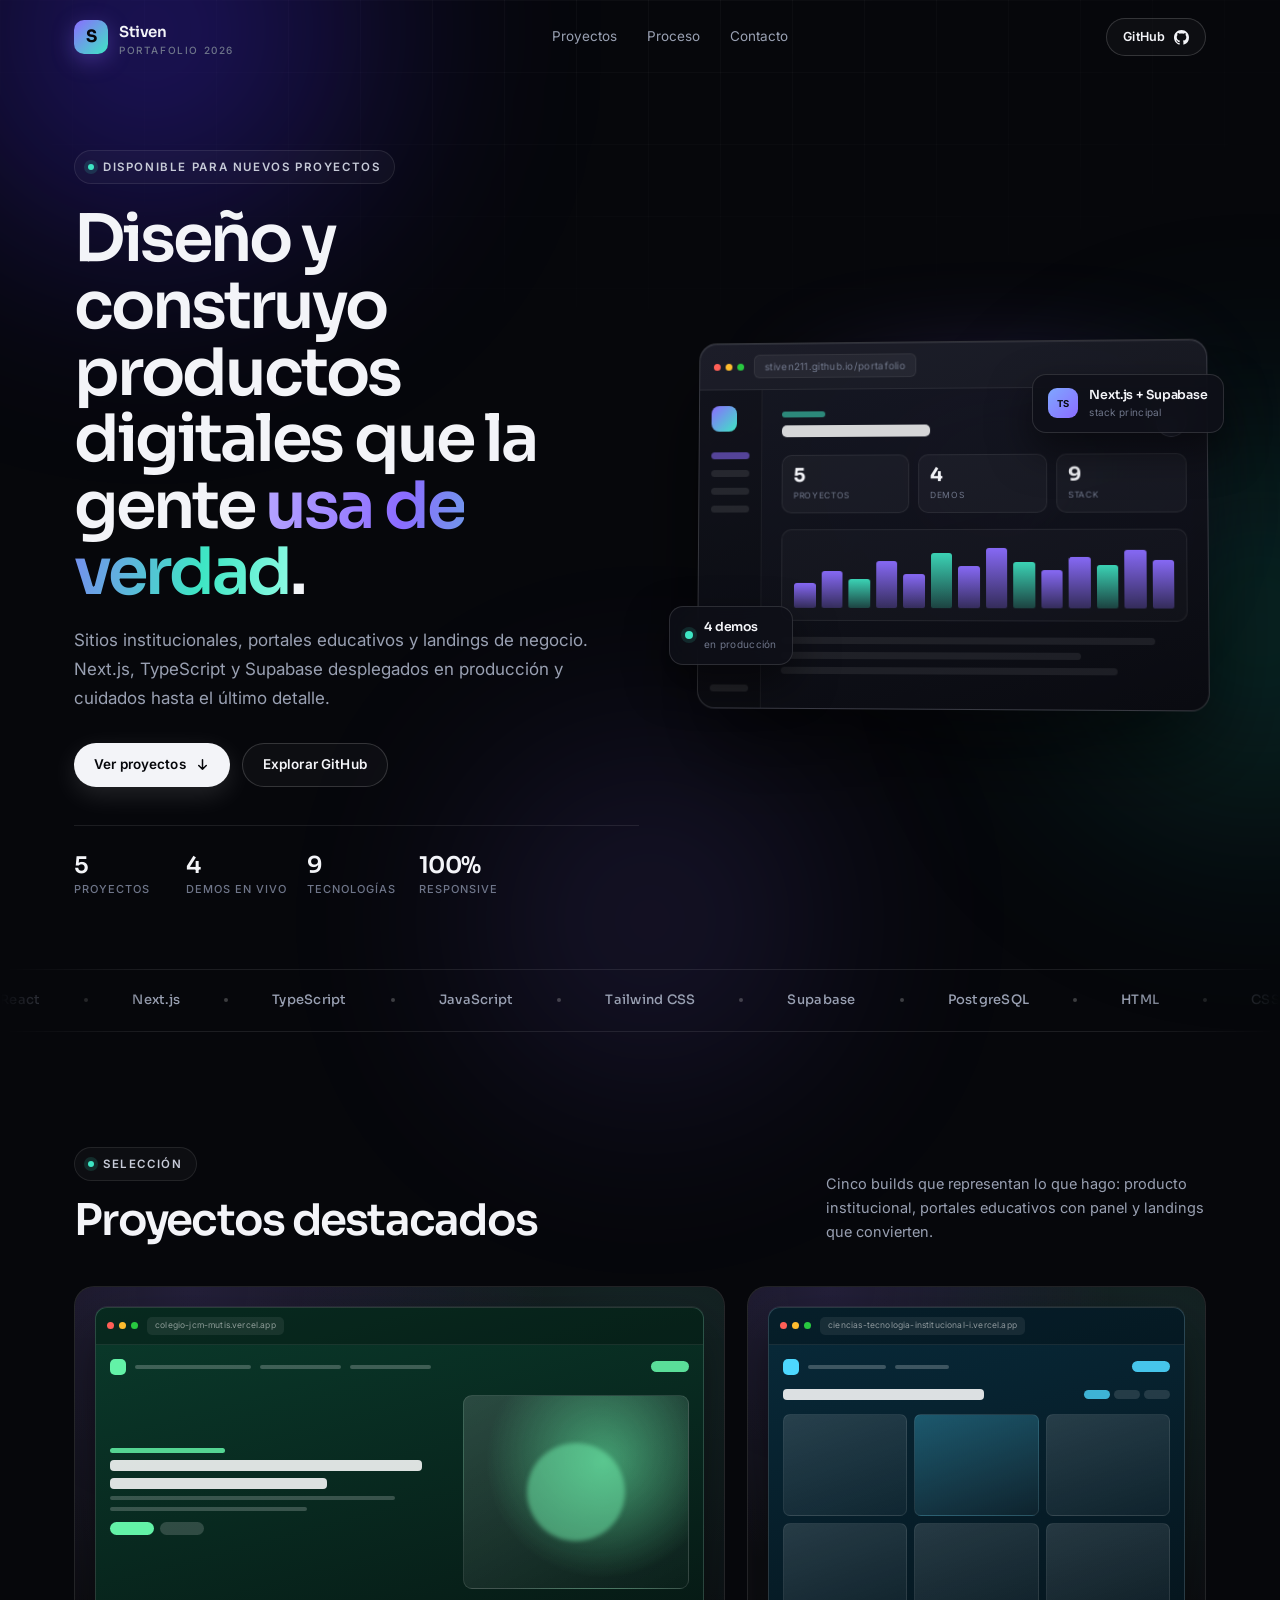
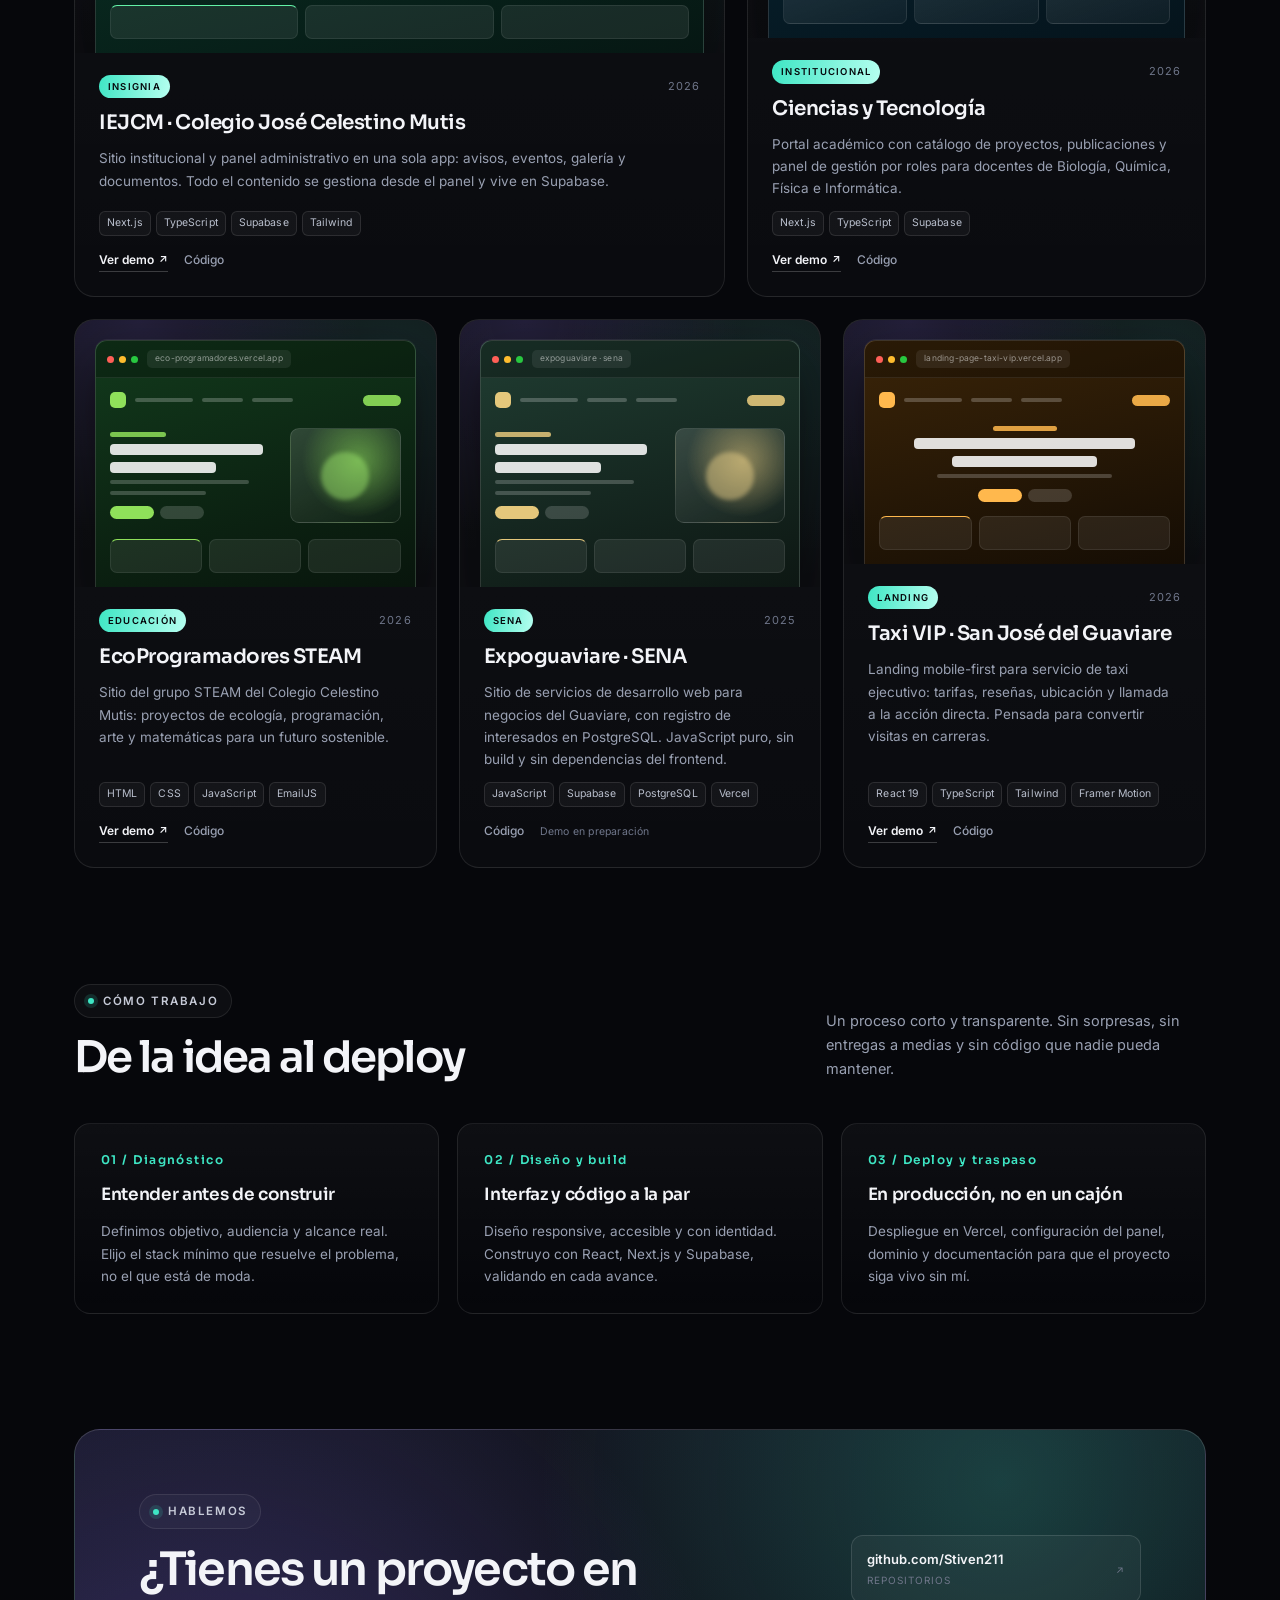
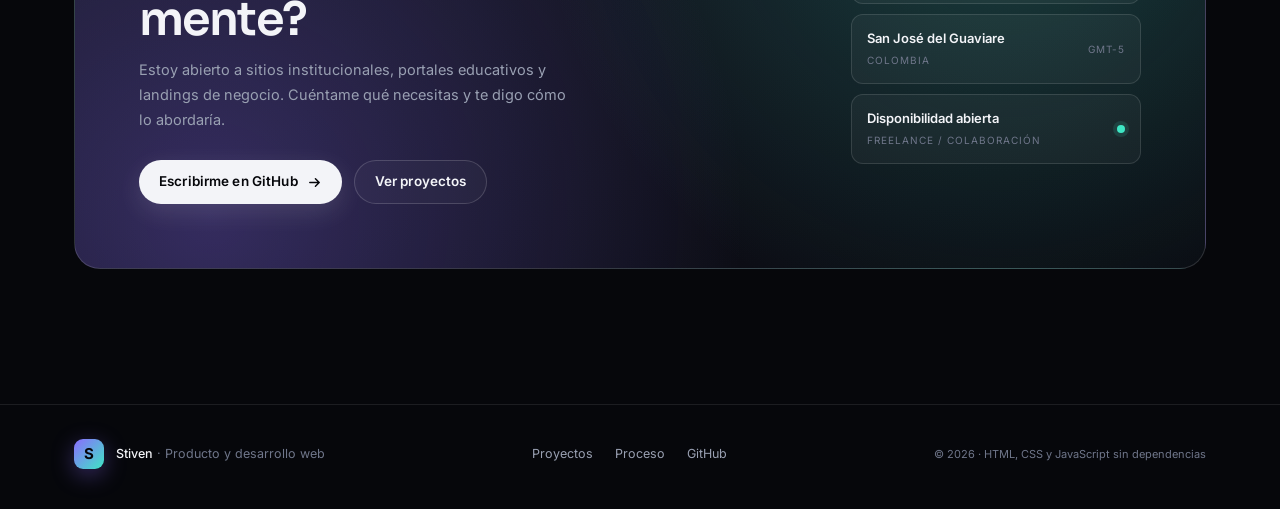
==== index.html @ 92761056 "feat: landing de portafolio con cinco proyectos" ====
<!DOCTYPE html>
<html lang="es">
<head>
<meta charset="UTF-8">
<meta name="viewport" content="width=device-width, initial-scale=1.0">
<title>Stiven · Portafolio de producto y desarrollo web</title>
<meta name="description" content="Portafolio de Stiven: sitios institucionales, portales educativos y landings de negocio. Next.js, TypeScript y Supabase en producción.">
<link rel="icon" href="data:image/svg+xml,%3Csvg xmlns='http://www.w3.org/2000/svg' viewBox='0 0 64 64'%3E%3Cdefs%3E%3ClinearGradient id='g' x1='0' y1='0' x2='1' y2='1'%3E%3Cstop offset='0' stop-color='%238b6cff'/%3E%3Cstop offset='1' stop-color='%233ee6c4'/%3E%3C/linearGradient%3E%3C/defs%3E%3Crect width='64' height='64' rx='16' fill='url(%23g)'/%3E%3Ctext x='32' y='44' font-family='Arial' font-size='36' font-weight='700' fill='%2306070b' text-anchor='middle'%3ES%3C/text%3E%3C/svg%3E">
<link rel="preconnect" href="https://fonts.googleapis.com">
<link rel="preconnect" href="https://fonts.gstatic.com" crossorigin>
<link href="https://fonts.googleapis.com/css2?family=Inter:wght@400;500;600&family=Sora:wght@500;600;700&display=swap" rel="stylesheet">
<style>
:root{
  --ink:#06070b;
  --card:rgba(255,255,255,.035);
  --line:rgba(255,255,255,.09);
  --line-2:rgba(255,255,255,.16);
  --text:#f3f4f8;
  --muted:#99a0b2;
  --muted-2:#6f768a;
  --violet:#8b6cff;
  --mint:#3ee6c4;
  --font-d:"Sora",-apple-system,"Segoe UI",sans-serif;
  --font-b:"Inter",-apple-system,"Segoe UI",sans-serif;
  --r:20px;
  --max:1180px;
}
*{margin:0;padding:0;box-sizing:border-box}
html{scroll-behavior:smooth;-webkit-text-size-adjust:100%}
body{
  font-family:var(--font-b);
  background:var(--ink);
  color:var(--text);
  line-height:1.6;
  overflow-x:hidden;
  -webkit-font-smoothing:antialiased;
}
body::before{
  content:"";
  position:fixed;
  inset:0;
  background-image:
    linear-gradient(rgba(255,255,255,.032) 1px,transparent 1px),
    linear-gradient(90deg,rgba(255,255,255,.032) 1px,transparent 1px);
  background-size:72px 72px;
  -webkit-mask-image:radial-gradient(ellipse 90% 65% at 50% -5%,#000 10%,transparent 72%);
  mask-image:radial-gradient(ellipse 90% 65% at 50% -5%,#000 10%,transparent 72%);
  pointer-events:none;
  z-index:0;
}
.orb{
  position:fixed;
  border-radius:50%;
  filter:blur(110px);
  opacity:.5;
  pointer-events:none;
  z-index:0;
}
.orb-a{width:620px;height:620px;top:-280px;left:-160px;background:radial-gradient(circle,#4b2cff,transparent 68%)}
.orb-b{width:560px;height:560px;top:38%;right:-260px;background:radial-gradient(circle,#0f8f7a,transparent 68%);opacity:.38}
.orb-c{width:480px;height:480px;bottom:-260px;left:32%;background:radial-gradient(circle,#8b6cff,transparent 70%);opacity:.22}
main,header,footer{position:relative;z-index:1}
a{color:inherit;text-decoration:none}
img,svg{display:block}
button{font:inherit;color:inherit;background:none;border:0;cursor:pointer}
::selection{background:var(--violet);color:#fff}
:focus-visible{outline:2px solid var(--mint);outline-offset:3px;border-radius:6px}
.wrap{width:100%;max-width:var(--max);margin:0 auto;padding:0 24px}

.site-header{
  position:fixed;
  top:0;left:0;right:0;
  z-index:50;
  transition:background .35s ease,border-color .35s ease,backdrop-filter .35s ease;
  border-bottom:1px solid transparent;
}
.site-header.scrolled{
  background:rgba(6,7,11,.74);
  -webkit-backdrop-filter:blur(18px);
  backdrop-filter:blur(18px);
  border-bottom-color:var(--line);
}
.header-inner{
  display:flex;
  align-items:center;
  justify-content:space-between;
  height:74px;
  gap:24px;
}
.brand{display:flex;align-items:center;gap:11px;font-family:var(--font-d);font-weight:600;letter-spacing:-.01em}
.brand-mark{
  width:34px;height:34px;
  display:grid;place-items:center;
  border-radius:10px;
  background:linear-gradient(135deg,var(--violet),var(--mint));
  color:#06070b;
  font-size:17px;
  font-weight:700;
  box-shadow:0 6px 22px rgba(139,108,255,.35);
}
.brand small{display:block;font-family:var(--font-b);font-size:10px;letter-spacing:.16em;text-transform:uppercase;color:var(--muted-2);font-weight:500;line-height:1}
.brand strong{font-size:15px;line-height:1.35;font-weight:600}
.nav{display:flex;align-items:center;gap:30px;font-size:13.5px;color:var(--muted)}
.nav a{position:relative;transition:color .2s ease}
.nav a::after{content:"";position:absolute;left:0;bottom:-6px;width:0;height:1px;background:var(--mint);transition:width .25s ease}
.nav a:hover{color:var(--text)}
.nav a:hover::after{width:100%}
.btn{
  display:inline-flex;align-items:center;justify-content:center;gap:9px;
  height:44px;padding:0 20px;
  border-radius:999px;
  font-size:13.5px;font-weight:600;
  letter-spacing:.01em;
  white-space:nowrap;
  transition:transform .2s ease,background .2s ease,border-color .2s ease,box-shadow .2s ease;
}
.btn svg{width:15px;height:15px}
.btn-primary{background:var(--text);color:#06070b;box-shadow:0 8px 26px rgba(255,255,255,.12)}
.btn-primary:hover{transform:translateY(-2px);background:#fff;box-shadow:0 12px 34px rgba(255,255,255,.2)}
.btn-ghost{border:1px solid var(--line-2);background:rgba(255,255,255,.03);color:var(--text)}
.btn-ghost:hover{transform:translateY(-2px);border-color:rgba(255,255,255,.32);background:rgba(255,255,255,.07)}
.btn-sm{height:38px;padding:0 16px;font-size:12.5px}
.header-cta{display:inline-flex}

.hero{padding:150px 0 70px;position:relative}
.hero-grid{display:grid;grid-template-columns:1.05fr .95fr;gap:56px;align-items:center}
.eyebrow{
  display:inline-flex;align-items:center;gap:9px;
  font-size:11.5px;font-weight:600;letter-spacing:.14em;text-transform:uppercase;
  color:#c7cbd8;
  border:1px solid var(--line);
  background:rgba(255,255,255,.03);
  border-radius:999px;
  padding:7px 13px;
}
.eyebrow .dot{width:6px;height:6px;border-radius:50%;background:var(--mint);box-shadow:0 0 0 4px rgba(62,230,196,.14);animation:pulse-dot 2.6s ease-out infinite}
@keyframes pulse-dot{0%{box-shadow:0 0 0 0 rgba(62,230,196,.35)}70%{box-shadow:0 0 0 7px rgba(62,230,196,0)}100%{box-shadow:0 0 0 0 rgba(62,230,196,0)}}
.hero h1{
  font-family:var(--font-d);
  font-size:clamp(2.55rem,5.1vw,4.5rem);
  line-height:1.02;
  letter-spacing:-.045em;
  font-weight:600;
  margin:22px 0 20px;
}
.grad{
  background:linear-gradient(100deg,#b7a6ff 0%,#8b6cff 34%,#3ee6c4 78%,#8ffbe4 100%);
  -webkit-background-clip:text;
  background-clip:text;
  color:transparent;
}
.hero-lead{font-size:clamp(15px,1.35vw,17px);color:var(--muted);max-width:520px;line-height:1.7}
.hero-actions{display:flex;flex-wrap:wrap;gap:12px;margin-top:30px}
.hero-meta{
  display:flex;flex-wrap:wrap;gap:20px;
  margin-top:38px;padding-top:26px;
  border-top:1px solid var(--line);
}
.hero-meta div{display:flex;flex-direction:column;gap:2px;min-width:92px}
.hero-meta b{font-family:var(--font-d);font-size:23px;font-weight:600;letter-spacing:-.02em;line-height:1.2}
.hero-meta span{font-size:11px;letter-spacing:.09em;text-transform:uppercase;color:var(--muted-2);font-weight:500}

.hero-visual{position:relative;perspective:1200px}
.glow{position:absolute;inset:8% 4%;background:radial-gradient(circle at 60% 30%,rgba(139,108,255,.4),transparent 65%);filter:blur(50px);z-index:0}
.hw{
  position:relative;z-index:1;
  border-radius:18px;
  border:1px solid var(--line-2);
  background:linear-gradient(165deg,rgba(22,24,36,.96),rgba(9,10,16,.98));
  box-shadow:0 40px 90px rgba(0,0,0,.6),inset 0 1px 0 rgba(255,255,255,.08);
  overflow:hidden;
  transform:rotateX(2deg) rotateY(-3deg);
  transition:transform .5s ease;
}
.hero-visual:hover .hw{transform:rotateX(0) rotateY(0) translateY(-3px)}
.hw-bar{
  display:flex;align-items:center;gap:10px;
  padding:11px 14px;
  border-bottom:1px solid rgba(255,255,255,.07);
  background:rgba(255,255,255,.025);
}
.dots{display:flex;gap:5px}
.dots i{width:7px;height:7px;border-radius:50%;background:rgba(255,255,255,.16)}
.dots i:first-child{background:#ff5f57}
.dots i:nth-child(2){background:#febc2e}
.dots i:nth-child(3){background:#28c840}
.hw-url{
  font-size:10px;color:var(--muted-2);
  background:rgba(255,255,255,.05);
  border:1px solid rgba(255,255,255,.06);
  border-radius:6px;
  padding:3px 10px;
  letter-spacing:.03em;
}
.hw-body{display:grid;grid-template-columns:64px 1fr;min-height:320px}
.hw-side{
  border-right:1px solid rgba(255,255,255,.06);
  padding:16px 12px;
  display:flex;flex-direction:column;gap:11px;
  background:rgba(0,0,0,.18);
}
.hw-logo{width:26px;height:26px;border-radius:8px;background:linear-gradient(135deg,var(--violet),var(--mint));margin-bottom:10px}
.hw-nav{height:7px;border-radius:4px;background:rgba(255,255,255,.09)}
.hw-nav.active{background:rgba(139,108,255,.55)}
.hw-nav.mt{margin-top:auto}
.hw-main{padding:20px 20px 18px;display:flex;flex-direction:column;gap:16px}
.hw-head{display:flex;align-items:center;justify-content:space-between}
.hw-kicker{display:block;width:44px;height:6px;border-radius:4px;background:rgba(62,230,196,.55);margin-bottom:8px}
.hw-title{display:block;width:150px;height:12px;border-radius:5px;background:rgba(255,255,255,.82)}
.hw-avatar{width:30px;height:30px;border-radius:50%;background:linear-gradient(135deg,#2a2d3f,#151724);border:1px solid rgba(255,255,255,.1)}
.hw-stats{display:grid;grid-template-columns:repeat(3,1fr);gap:9px}
.hw-stats div{
  border:1px solid rgba(255,255,255,.07);
  background:rgba(255,255,255,.035);
  border-radius:10px;
  padding:10px 11px;
  display:flex;flex-direction:column;gap:2px;
}
.hw-stats b{font-family:var(--font-d);font-size:19px;line-height:1.15;letter-spacing:-.02em}
.hw-stats span{font-size:8.5px;color:var(--muted-2);letter-spacing:.08em;text-transform:uppercase}
.hw-chart{
  display:flex;align-items:flex-end;gap:6px;
  height:92px;
  padding:12px;
  border:1px solid rgba(255,255,255,.07);
  border-radius:10px;
  background:rgba(255,255,255,.025);
}
.hw-chart span{
  flex:1;height:var(--h);min-height:8px;
  border-radius:3px 3px 2px 2px;
  background:linear-gradient(180deg,rgba(139,108,255,.95),rgba(139,108,255,.28));
}
.hw-chart span:nth-child(3n){background:linear-gradient(180deg,rgba(62,230,196,.9),rgba(62,230,196,.22))}
.hw-rows{display:flex;flex-direction:column;gap:8px}
.hw-rows span{height:7px;border-radius:4px;background:rgba(255,255,255,.075)}
.hw-rows span:nth-child(1){width:92%}
.hw-rows span:nth-child(2){width:74%}
.hw-rows span:nth-child(3){width:83%}
.float-card{
  position:absolute;z-index:2;
  display:flex;align-items:center;gap:11px;
  padding:12px 15px;
  border-radius:14px;
  border:1px solid rgba(255,255,255,.13);
  background:rgba(14,16,24,.86);
  -webkit-backdrop-filter:blur(14px);
  backdrop-filter:blur(14px);
  box-shadow:0 18px 40px rgba(0,0,0,.5);
  animation:float 7s ease-in-out infinite;
}
.float-card b{display:block;font-family:var(--font-d);font-size:12.5px;font-weight:600;letter-spacing:-.01em;line-height:1.35}
.float-card small{display:block;font-size:10px;color:var(--muted-2);letter-spacing:.03em}
.float-card--live{left:-26px;bottom:44px}
.float-card--stack{right:-18px;top:34px;animation-delay:-3.4s}
.pulse{width:8px;height:8px;border-radius:50%;background:var(--mint);box-shadow:0 0 0 4px rgba(62,230,196,.13)}
.fc-icon{
  width:30px;height:30px;border-radius:9px;
  display:grid;place-items:center;
  font-size:9.5px;font-weight:700;letter-spacing:.03em;
  color:#06070b;
  background:linear-gradient(135deg,#7fa7ff,#8b6cff);
}
@keyframes float{0%,100%{transform:translateY(0)}50%{transform:translateY(-9px)}}

.marquee{
  border-top:1px solid var(--line);
  border-bottom:1px solid var(--line);
  padding:20px 0;
  overflow:hidden;
  -webkit-mask-image:linear-gradient(90deg,transparent,#000 12%,#000 88%,transparent);
  mask-image:linear-gradient(90deg,transparent,#000 12%,#000 88%,transparent);
}
.marquee-track{display:flex;width:max-content;animation:scroll 34s linear infinite}
.marquee:hover .marquee-track{animation-play-state:paused}
.marquee-group{display:flex;align-items:center;gap:44px;padding-right:44px}
.marquee-group span{
  display:flex;align-items:center;gap:44px;
  font-family:var(--font-d);
  font-size:13px;font-weight:500;
  letter-spacing:.02em;
  color:var(--muted);
  white-space:nowrap;
}
.marquee-group span::after{content:"";width:4px;height:4px;border-radius:50%;background:rgba(255,255,255,.22)}
@keyframes scroll{to{transform:translateX(-50%)}}

.section{padding:clamp(72px,9vw,118px) 0}
.section-head{display:flex;align-items:flex-end;justify-content:space-between;gap:32px;margin-bottom:42px}
.section-head .eyebrow{margin-bottom:16px}
h2{
  font-family:var(--font-d);
  font-size:clamp(1.9rem,3.4vw,2.9rem);
  line-height:1.08;
  letter-spacing:-.04em;
  font-weight:600;
}
.section-head p{color:var(--muted);font-size:14.5px;max-width:380px;line-height:1.65}

.featured-grid{display:grid;grid-template-columns:repeat(12,1fr);gap:22px}
.featured{
  border:1px solid var(--line);
  border-radius:var(--r);
  background:linear-gradient(180deg,rgba(255,255,255,.045),rgba(255,255,255,.018));
  overflow:hidden;
  display:flex;flex-direction:column;
  transition:transform .3s ease,border-color .3s ease,box-shadow .3s ease;
}
.featured:hover{transform:translateY(-5px);border-color:rgba(255,255,255,.2);box-shadow:0 26px 60px rgba(0,0,0,.45)}
.featured:nth-child(1){grid-column:span 7}
.featured:nth-child(2){grid-column:span 5}
.featured:nth-child(3){grid-column:span 4}
.featured:nth-child(4){grid-column:span 4}
.featured:nth-child(5){grid-column:span 4}
.featured-media{
  position:relative;
  padding:20px 20px 0;
  background:
    radial-gradient(circle at 18% 0%,rgba(139,108,255,.16),transparent 55%),
    radial-gradient(circle at 88% 18%,rgba(62,230,196,.1),transparent 55%);
  overflow:hidden;
}
.featured-media .browser{transform:translateY(0);transition:transform .45s ease}
.featured:hover .browser{transform:translateY(-4px)}
.featured-info{padding:22px 24px 24px;display:flex;flex-direction:column;gap:12px;flex:1}
.featured-top{display:flex;align-items:center;justify-content:space-between;gap:12px}
.badge{
  font-size:9.5px;font-weight:600;letter-spacing:.13em;text-transform:uppercase;
  color:#06070b;
  background:linear-gradient(100deg,var(--mint),#b6fff0);
  border-radius:999px;
  padding:4px 9px;
}
.featured-year{font-size:11px;color:var(--muted-2);letter-spacing:.1em}
.featured h3{font-family:var(--font-d);font-size:20px;font-weight:600;letter-spacing:-.025em;line-height:1.25}
.featured p{font-size:13.5px;color:var(--muted);line-height:1.65}
.featured .tags{margin-top:auto}
.featured .work-links{margin-top:2px}

.browser{
  border:1px solid rgba(255,255,255,.14);
  border-bottom:0;
  border-radius:12px 12px 0 0;
  background:linear-gradient(165deg,var(--m1),var(--m2));
  box-shadow:0 -1px 0 rgba(255,255,255,.06),0 24px 50px rgba(0,0,0,.5);
  overflow:hidden;
  height:100%;
}
.b-top{display:flex;align-items:center;gap:9px;padding:9px 11px;background:rgba(0,0,0,.28);border-bottom:1px solid rgba(255,255,255,.08)}
.b-url{
  font-size:8.5px;color:rgba(255,255,255,.5);
  background:rgba(255,255,255,.07);
  border-radius:5px;
  padding:2px 8px;
  letter-spacing:.02em;
  white-space:nowrap;
  overflow:hidden;
  text-overflow:ellipsis;
}
.b-body{padding:14px;display:flex;flex-direction:column;gap:12px}
.b-nav{display:flex;align-items:center;gap:9px}
.b-logo{width:16px;height:16px;border-radius:5px;background:var(--acc);flex:none}
.b-line{height:4px;border-radius:3px;background:rgba(255,255,255,.22)}
.w20{width:20%}.w14{width:14%}
.b-btn{margin-left:auto;width:38px;height:11px;border-radius:999px;background:var(--acc);opacity:.9;flex:none}
.b-split{display:grid;grid-template-columns:1.2fr .8fr;gap:14px;align-items:center;padding:8px 0 4px}
.b-copy{display:flex;flex-direction:column;gap:7px}
.b-kicker{width:34%;height:5px;border-radius:3px;background:var(--acc);opacity:.85}
.b-h{width:92%;height:11px;border-radius:4px;background:rgba(255,255,255,.86)}
.b-h.short{width:64%}
.b-p{width:84%;height:4px;border-radius:3px;background:rgba(255,255,255,.2)}
.b-p.short{width:58%}
.b-actions{display:flex;gap:6px;margin-top:4px}
.b-actions i{width:44px;height:13px;border-radius:999px;background:var(--acc)}
.b-actions i:last-child{background:rgba(255,255,255,.16)}
.b-art{
  aspect-ratio:1/.86;
  border-radius:9px;
  background:
    radial-gradient(circle at 62% 34%,color-mix(in srgb,var(--acc) 55%,transparent),transparent 62%),
    linear-gradient(150deg,rgba(255,255,255,.14),rgba(255,255,255,.02));
  border:1px solid rgba(255,255,255,.12);
  display:grid;place-items:center;
  overflow:hidden;
}
.b-orb{width:44%;aspect-ratio:1;border-radius:50%;background:color-mix(in srgb,var(--acc) 72%,#fff 8%);opacity:.6;filter:blur(2px)}
.b-cards{display:grid;grid-template-columns:repeat(3,1fr);gap:7px}
.b-cards i{height:34px;border-radius:7px;background:rgba(255,255,255,.075);border:1px solid rgba(255,255,255,.08)}
.b-cards i:first-child{border-top-color:var(--acc)}
.b-head{display:flex;align-items:center;justify-content:space-between;gap:10px;padding:2px 0}
.b-chips{display:flex;gap:4px}
.b-chips i{width:26px;height:9px;border-radius:999px;background:rgba(255,255,255,.12)}
.b-chips i:first-child{background:var(--acc);opacity:.8}
.b-tiles{display:grid;grid-template-columns:repeat(3,1fr);gap:7px}
.b-tiles i{
  aspect-ratio:1/.82;
  border-radius:7px;
  background:linear-gradient(160deg,rgba(255,255,255,.13),rgba(255,255,255,.04));
  border:1px solid rgba(255,255,255,.08);
}
.b-tiles i:nth-child(2){background:linear-gradient(160deg,color-mix(in srgb,var(--acc) 30%,transparent),rgba(255,255,255,.03))}
.b-center{display:flex;flex-direction:column;align-items:center;gap:7px;text-align:center;padding:6px 0 2px}
.b-center .b-h{width:76%}
.b-center .b-h.short{width:50%}
.b-center .b-p{width:60%}
.b-center .b-kicker{width:22%}
.b-center .b-actions{justify-content:center}

.tags{display:flex;flex-wrap:wrap;gap:5px;list-style:none}
.tags li{
  font-size:10.5px;
  color:#b9bfcd;
  border:1px solid rgba(255,255,255,.1);
  background:rgba(255,255,255,.04);
  border-radius:6px;
  padding:3px 7px;
  letter-spacing:.01em;
}
.work-links{display:flex;align-items:center;gap:16px;flex-wrap:wrap;margin-top:4px}
.work-links a{
  display:inline-flex;align-items:center;gap:5px;
  font-size:12px;font-weight:600;
  color:var(--text);
  border-bottom:1px solid rgba(255,255,255,.2);
  padding-bottom:2px;
  transition:color .2s ease,border-color .2s ease;
}
.work-links a:hover{color:var(--mint);border-color:var(--mint)}
.work-links a.ghost{color:var(--muted);border-color:transparent;font-weight:500}
.work-links a.ghost:hover{color:var(--text);border-color:rgba(255,255,255,.25)}
.work-links .arrow{font-size:11px;line-height:1;transform:translateY(-1px)}
.soon{font-size:10.5px;color:var(--muted-2);letter-spacing:.02em}

.process-grid{display:grid;grid-template-columns:repeat(3,1fr);gap:18px}
.step{
  padding:26px;
  border:1px solid var(--line);
  border-radius:16px;
  background:linear-gradient(180deg,rgba(255,255,255,.035),transparent);
  display:flex;flex-direction:column;gap:12px;
}
.step-num{
  font-family:var(--font-d);
  font-size:12px;font-weight:600;
  color:var(--mint);
  letter-spacing:.12em;
}
.step h3{font-family:var(--font-d);font-size:17px;font-weight:600;letter-spacing:-.02em}
.step p{font-size:13.5px;color:var(--muted);line-height:1.65}

.cta-panel{
  position:relative;
  border-radius:26px;
  padding:clamp(34px,6vw,64px);
  overflow:hidden;
  border:1px solid rgba(255,255,255,.14);
  background:
    radial-gradient(circle at 82% 12%,rgba(62,230,196,.22),transparent 46%),
    radial-gradient(circle at 12% 88%,rgba(139,108,255,.3),transparent 50%),
    linear-gradient(160deg,rgba(24,26,40,.9),rgba(10,11,18,.96));
  display:grid;
  grid-template-columns:1.15fr .85fr;
  gap:36px;
  align-items:center;
}
.cta-panel h2{font-size:clamp(1.9rem,3.6vw,3.1rem);max-width:520px;margin-top:16px}
.cta-panel p{color:var(--muted);font-size:14.5px;max-width:440px;margin-top:14px;line-height:1.7}
.cta-actions{display:flex;flex-wrap:wrap;gap:12px;margin-top:28px}
.cta-side{display:flex;flex-direction:column;gap:10px;justify-self:end;width:100%;max-width:290px}
.cta-item{
  display:flex;align-items:center;justify-content:space-between;gap:14px;
  padding:13px 15px;
  border:1px solid rgba(255,255,255,.12);
  border-radius:12px;
  background:rgba(255,255,255,.04);
  font-size:12.5px;
  color:var(--muted);
  transition:background .2s ease,border-color .2s ease,transform .2s ease;
}
.cta-item:hover{background:rgba(255,255,255,.08);border-color:rgba(255,255,255,.24);transform:translateX(-3px)}
.cta-item b{display:block;color:var(--text);font-size:13px;font-weight:600;margin-bottom:1px}
.cta-item span{color:var(--muted-2);font-size:10px;letter-spacing:.1em;text-transform:uppercase}

.site-footer{border-top:1px solid var(--line);padding:34px 0 40px;margin-top:20px}
.footer-inner{display:flex;align-items:center;justify-content:space-between;gap:20px;flex-wrap:wrap}
.footer-left{display:flex;align-items:center;gap:12px;font-size:12.5px;color:var(--muted-2)}
.footer-left b{color:var(--text);font-weight:500}
.footer-links{display:flex;gap:22px;font-size:12.5px;color:var(--muted)}
.footer-links a:hover{color:var(--text)}
.footer-note{font-size:11px;color:var(--muted-2)}

[data-reveal]{opacity:0;transform:translateY(20px);transition:opacity .7s cubic-bezier(.2,.7,.3,1),transform .7s cubic-bezier(.2,.7,.3,1)}
[data-reveal].in{opacity:1;transform:none}
.featured-grid [data-reveal]:nth-child(2){transition-delay:.06s}
.featured-grid [data-reveal]:nth-child(3){transition-delay:.09s}
.featured-grid [data-reveal]:nth-child(4){transition-delay:.12s}
.featured-grid [data-reveal]:nth-child(5){transition-delay:.15s}

@media (max-width:1020px){
  .hero-grid{grid-template-columns:1fr;gap:48px}
  .hero{padding-top:132px}
  .hero-lead{max-width:600px}
  .hero-visual{max-width:620px;width:100%;margin:0 auto}
  .float-card--live{left:6px}
  .float-card--stack{right:6px}
  .featured:nth-child(n){grid-column:span 6}
  .featured:nth-child(1){grid-column:span 12}
  .featured:nth-child(5){grid-column:span 12}
  .process-grid{grid-template-columns:1fr}
  .cta-panel{grid-template-columns:1fr}
  .cta-side{justify-self:start;max-width:100%}
}
@media (max-width:760px){
  .nav{display:none}
  .header-inner{height:68px}
  .hero{padding-top:116px}
  .hero-meta{gap:22px}
  .hero-meta div{min-width:78px}
  .section-head{flex-direction:column;align-items:flex-start;gap:16px}
  .featured:nth-child(n){grid-column:span 12}
  .featured-media{padding:14px 14px 0}
  .hw{transform:none}
  .float-card--stack{top:14px;right:-4px}
  .float-card--live{bottom:14px;left:-4px}
}
@media (max-width:480px){
  .wrap{padding:0 18px}
  .brand small{display:none}
  .header-cta{display:none}
  .hero-meta{gap:16px}
  .hero-meta b{font-size:20px}
  .float-card{padding:9px 11px}
  .float-card--stack{display:none}
  .b-split{grid-template-columns:1fr}
  .b-art{display:none}
}
@media (prefers-reduced-motion:reduce){
  html{scroll-behavior:auto}
  *,*::before,*::after{animation-duration:.001ms!important;animation-iteration-count:1!important;transition-duration:.001ms!important}
  [data-reveal]{opacity:1;transform:none}
}
</style>
</head>
<body>
<div class="orb orb-a" aria-hidden="true"></div>
<div class="orb orb-b" aria-hidden="true"></div>
<div class="orb orb-c" aria-hidden="true"></div>

<header class="site-header" id="top">
  <div class="wrap header-inner">
    <a class="brand" href="#top" aria-label="Stiven, inicio">
      <span class="brand-mark">S</span>
      <span><strong>Stiven</strong><small>Portafolio 2026</small></span>
    </a>
    <nav class="nav" aria-label="Navegación principal">
      <a href="#proyectos">Proyectos</a>
      <a href="#proceso">Proceso</a>
      <a href="#contacto">Contacto</a>
    </nav>
    <a class="btn btn-ghost btn-sm header-cta" href="https://github.com/Stiven211" target="_blank" rel="noopener">GitHub
      <svg viewBox="0 0 16 16" fill="currentColor" aria-hidden="true"><path d="M8 0C3.58 0 0 3.58 0 8c0 3.54 2.29 6.53 5.47 7.59.4.07.55-.17.55-.38 0-.19-.01-.82-.01-1.49-2.01.37-2.53-.49-2.69-.94-.09-.23-.48-.94-.82-1.13-.28-.15-.68-.52-.01-.53.63-.01 1.08.58 1.23.82.72 1.21 1.87.87 2.33.66.07-.52.28-.87.51-1.07-1.78-.2-3.64-.89-3.64-3.95 0-.87.31-1.59.82-2.15-.08-.2-.36-1.02.08-2.12 0 0 .67-.21 2.2.82.64-.18 1.32-.27 2-.27s1.36.09 2 .27c1.53-1.04 2.2-.82 2.2-.82.44 1.1.16 1.92.08 2.12.51.56.82 1.27.82 2.15 0 3.07-1.87 3.75-3.65 3.95.29.25.54.73.54 1.48 0 1.07-.01 1.93-.01 2.2 0 .21.15.46.55.38A8.01 8.01 0 0 0 16 8c0-4.42-3.58-8-8-8Z"/></svg>
    </a>
  </div>
</header>

<main>
  <section class="hero">
    <div class="wrap hero-grid">
      <div class="hero-copy">
        <span class="eyebrow"><span class="dot"></span>Disponible para nuevos proyectos</span>
        <h1>Diseño y construyo productos digitales que la gente <span class="grad">usa de verdad</span>.</h1>
        <p class="hero-lead">Sitios institucionales, portales educativos y landings de negocio. Next.js, TypeScript y Supabase desplegados en producción y cuidados hasta el último detalle.</p>
        <div class="hero-actions">
          <a class="btn btn-primary" href="#proyectos">Ver proyectos
            <svg viewBox="0 0 16 16" fill="none" stroke="currentColor" stroke-width="1.6" aria-hidden="true"><path d="M8 3v10M4 9l4 4 4-4" stroke-linecap="round" stroke-linejoin="round"/></svg>
          </a>
          <a class="btn btn-ghost" href="https://github.com/Stiven211" target="_blank" rel="noopener">Explorar GitHub</a>
        </div>
        <div class="hero-meta">
          <div><b data-count="5">5</b><span>Proyectos</span></div>
          <div><b data-count="4">4</b><span>Demos en vivo</span></div>
          <div><b data-count="9">9</b><span>Tecnologías</span></div>
          <div><b>100%</b><span>Responsive</span></div>
        </div>
      </div>

      <div class="hero-visual" data-reveal>
        <div class="glow" aria-hidden="true"></div>
        <div class="hw" aria-hidden="true">
          <div class="hw-bar">
            <span class="dots"><i></i><i></i><i></i></span>
            <span class="hw-url">stiven211.github.io/portafolio</span>
          </div>
          <div class="hw-body">
            <aside class="hw-side">
              <span class="hw-logo"></span>
              <span class="hw-nav active"></span>
              <span class="hw-nav"></span>
              <span class="hw-nav"></span>
              <span class="hw-nav"></span>
              <span class="hw-nav mt"></span>
            </aside>
            <div class="hw-main">
              <div class="hw-head">
                <div><span class="hw-kicker"></span><span class="hw-title"></span></div>
                <span class="hw-avatar"></span>
              </div>
              <div class="hw-stats">
                <div><b>5</b><span>Proyectos</span></div>
                <div><b>4</b><span>Demos</span></div>
                <div><b>9</b><span>Stack</span></div>
              </div>
              <div class="hw-chart">
                <span style="--h:38%"></span><span style="--h:56%"></span><span style="--h:44%"></span>
                <span style="--h:72%"></span><span style="--h:52%"></span><span style="--h:84%"></span>
                <span style="--h:64%"></span><span style="--h:92%"></span><span style="--h:70%"></span>
                <span style="--h:58%"></span><span style="--h:78%"></span><span style="--h:66%"></span>
                <span style="--h:88%"></span><span style="--h:74%"></span>
              </div>
              <div class="hw-rows"><span></span><span></span><span></span></div>
            </div>
          </div>
        </div>
        <div class="float-card float-card--live">
          <span class="pulse"></span>
          <div><b>4 demos</b><small>en producción</small></div>
        </div>
        <div class="float-card float-card--stack">
          <span class="fc-icon">TS</span>
          <div><b>Next.js + Supabase</b><small>stack principal</small></div>
        </div>
      </div>
    </div>
  </section>

  <div class="marquee" aria-label="Tecnologías">
    <div class="marquee-track">
      <div class="marquee-group">
        <span>React</span><span>Next.js</span><span>TypeScript</span><span>JavaScript</span><span>Tailwind CSS</span><span>Supabase</span><span>PostgreSQL</span><span>HTML</span><span>CSS</span><span>Framer Motion</span><span>Vercel</span><span>EmailJS</span>
      </div>
      <div class="marquee-group" aria-hidden="true">
        <span>React</span><span>Next.js</span><span>TypeScript</span><span>JavaScript</span><span>Tailwind CSS</span><span>Supabase</span><span>PostgreSQL</span><span>HTML</span><span>CSS</span><span>Framer Motion</span><span>Vercel</span><span>EmailJS</span>
      </div>
    </div>
  </div>

  <section class="section" id="proyectos">
    <div class="wrap">
      <div class="section-head">
        <div>
          <span class="eyebrow"><span class="dot"></span>Selección</span>
          <h2>Proyectos destacados</h2>
        </div>
        <p>Cinco builds que representan lo que hago: producto institucional, portales educativos con panel y landings que convierten.</p>
      </div>

      <div class="featured-grid">
        <article class="featured" data-reveal>
          <div class="featured-media">
            <div class="browser" style="--m1:#0a3a2b;--m2:#061713;--acc:#63f2a7" aria-hidden="true">
              <div class="b-top"><span class="dots"><i></i><i></i><i></i></span><span class="b-url">colegio-jcm-mutis.vercel.app</span></div>
              <div class="b-body">
                <div class="b-nav"><i class="b-logo"></i><span class="b-line w20"></span><span class="b-line w14"></span><span class="b-line w14"></span><i class="b-btn"></i></div>
                <div class="b-split">
                  <div class="b-copy"><span class="b-kicker"></span><span class="b-h"></span><span class="b-h short"></span><span class="b-p"></span><span class="b-p short"></span><div class="b-actions"><i></i><i></i></div></div>
                  <div class="b-art"><span class="b-orb"></span></div>
                </div>
                <div class="b-cards"><i></i><i></i><i></i></div>
              </div>
            </div>
          </div>
          <div class="featured-info">
            <div class="featured-top"><span class="badge">Insignia</span><span class="featured-year">2026</span></div>
            <h3>IEJCM · Colegio José Celestino Mutis</h3>
            <p>Sitio institucional y panel administrativo en una sola app: avisos, eventos, galería y documentos. Todo el contenido se gestiona desde el panel y vive en Supabase.</p>
            <ul class="tags"><li>Next.js</li><li>TypeScript</li><li>Supabase</li><li>Tailwind</li></ul>
            <div class="work-links">
              <a href="https://colegio-jcm-mutis.vercel.app" target="_blank" rel="noopener">Ver demo <span class="arrow">↗</span></a>
              <a class="ghost" href="https://github.com/Stiven211/IEJCM" target="_blank" rel="noopener">Código</a>
            </div>
          </div>
        </article>

        <article class="featured" data-reveal>
          <div class="featured-media">
            <div class="browser" style="--m1:#082a3a;--m2:#05141c;--acc:#4dd8ff" aria-hidden="true">
              <div class="b-top"><span class="dots"><i></i><i></i><i></i></span><span class="b-url">ciencias-tecnologia-institucional-i.vercel.app</span></div>
              <div class="b-body">
                <div class="b-nav"><i class="b-logo"></i><span class="b-line w20"></span><span class="b-line w14"></span><i class="b-btn"></i></div>
                <div class="b-head"><span class="b-h" style="width:52%"></span><div class="b-chips"><i></i><i></i><i></i></div></div>
                <div class="b-tiles"><i></i><i></i><i></i><i></i><i></i><i></i></div>
              </div>
            </div>
          </div>
          <div class="featured-info">
            <div class="featured-top"><span class="badge">Institucional</span><span class="featured-year">2026</span></div>
            <h3>Ciencias y Tecnología</h3>
            <p>Portal académico con catálogo de proyectos, publicaciones y panel de gestión por roles para docentes de Biología, Química, Física e Informática.</p>
            <ul class="tags"><li>Next.js</li><li>TypeScript</li><li>Supabase</li></ul>
            <div class="work-links">
              <a href="https://ciencias-tecnologia-institucional-i.vercel.app" target="_blank" rel="noopener">Ver demo <span class="arrow">↗</span></a>
              <a class="ghost" href="https://github.com/Stiven211/Ciencias-tecnologia-institucional-informativa" target="_blank" rel="noopener">Código</a>
            </div>
          </div>
        </article>

        <article class="featured" data-reveal>
          <div class="featured-media">
            <div class="browser" style="--m1:#123a1c;--m2:#08150c;--acc:#8fe05a" aria-hidden="true">
              <div class="b-top"><span class="dots"><i></i><i></i><i></i></span><span class="b-url">eco-programadores.vercel.app</span></div>
              <div class="b-body">
                <div class="b-nav"><i class="b-logo"></i><span class="b-line w20"></span><span class="b-line w14"></span><span class="b-line w14"></span><i class="b-btn"></i></div>
                <div class="b-split">
                  <div class="b-copy"><span class="b-kicker"></span><span class="b-h"></span><span class="b-h short"></span><span class="b-p"></span><span class="b-p short"></span><div class="b-actions"><i></i><i></i></div></div>
                  <div class="b-art"><span class="b-orb"></span></div>
                </div>
                <div class="b-cards"><i></i><i></i><i></i></div>
              </div>
            </div>
          </div>
          <div class="featured-info">
            <div class="featured-top"><span class="badge">Educación</span><span class="featured-year">2026</span></div>
            <h3>EcoProgramadores STEAM</h3>
            <p>Sitio del grupo STEAM del Colegio Celestino Mutis: proyectos de ecología, programación, arte y matemáticas para un futuro sostenible.</p>
            <ul class="tags"><li>HTML</li><li>CSS</li><li>JavaScript</li><li>EmailJS</li></ul>
            <div class="work-links">
              <a href="https://eco-programadores.vercel.app" target="_blank" rel="noopener">Ver demo <span class="arrow">↗</span></a>
              <a class="ghost" href="https://github.com/Stiven211/EcoProgramadores" target="_blank" rel="noopener">Código</a>
            </div>
          </div>
        </article>

        <article class="featured" data-reveal>
          <div class="featured-media">
            <div class="browser" style="--m1:#203d32;--m2:#0d1713;--acc:#e4c77b" aria-hidden="true">
              <div class="b-top"><span class="dots"><i></i><i></i><i></i></span><span class="b-url">expoguaviare · sena</span></div>
              <div class="b-body">
                <div class="b-nav"><i class="b-logo"></i><span class="b-line w20"></span><span class="b-line w14"></span><span class="b-line w14"></span><i class="b-btn"></i></div>
                <div class="b-split">
                  <div class="b-copy"><span class="b-kicker"></span><span class="b-h"></span><span class="b-h short"></span><span class="b-p"></span><span class="b-p short"></span><div class="b-actions"><i></i><i></i></div></div>
                  <div class="b-art"><span class="b-orb"></span></div>
                </div>
                <div class="b-cards"><i></i><i></i><i></i></div>
              </div>
            </div>
          </div>
          <div class="featured-info">
            <div class="featured-top"><span class="badge">SENA</span><span class="featured-year">2025</span></div>
            <h3>Expoguaviare · SENA</h3>
            <p>Sitio de servicios de desarrollo web para negocios del Guaviare, con registro de interesados en PostgreSQL. JavaScript puro, sin build y sin dependencias del frontend.</p>
            <ul class="tags"><li>JavaScript</li><li>Supabase</li><li>PostgreSQL</li><li>Vercel</li></ul>
            <div class="work-links">
              <a class="ghost" href="https://github.com/Stiven211/expoguaviare" target="_blank" rel="noopener">Código</a>
              <span class="soon">Demo en preparación</span>
            </div>
          </div>
        </article>

        <article class="featured" data-reveal>
          <div class="featured-media">
            <div class="browser" style="--m1:#3a2408;--m2:#150d04;--acc:#ffb84d" aria-hidden="true">
              <div class="b-top"><span class="dots"><i></i><i></i><i></i></span><span class="b-url">landing-page-taxi-vip.vercel.app</span></div>
              <div class="b-body">
                <div class="b-nav"><i class="b-logo"></i><span class="b-line w20"></span><span class="b-line w14"></span><span class="b-line w14"></span><i class="b-btn"></i></div>
                <div class="b-center"><span class="b-kicker"></span><span class="b-h"></span><span class="b-h short"></span><span class="b-p"></span><div class="b-actions"><i></i><i></i></div></div>
                <div class="b-cards"><i></i><i></i><i></i></div>
              </div>
            </div>
          </div>
          <div class="featured-info">
            <div class="featured-top"><span class="badge">Landing</span><span class="featured-year">2026</span></div>
            <h3>Taxi VIP · San José del Guaviare</h3>
            <p>Landing mobile-first para servicio de taxi ejecutivo: tarifas, reseñas, ubicación y llamada a la acción directa. Pensada para convertir visitas en carreras.</p>
            <ul class="tags"><li>React 19</li><li>TypeScript</li><li>Tailwind</li><li>Framer Motion</li></ul>
            <div class="work-links">
              <a href="https://landing-page-taxi-vip.vercel.app" target="_blank" rel="noopener">Ver demo <span class="arrow">↗</span></a>
              <a class="ghost" href="https://github.com/Stiven211/Landing-page-taxi-vip" target="_blank" rel="noopener">Código</a>
            </div>
          </div>
        </article>
      </div>
    </div>
  </section>

  <section class="section" id="proceso" style="padding-top:0">
    <div class="wrap">
      <div class="section-head">
        <div>
          <span class="eyebrow"><span class="dot"></span>Cómo trabajo</span>
          <h2>De la idea al deploy</h2>
        </div>
        <p>Un proceso corto y transparente. Sin sorpresas, sin entregas a medias y sin código que nadie pueda mantener.</p>
      </div>
      <div class="process-grid">
        <article class="step" data-reveal>
          <span class="step-num">01 / Diagnóstico</span>
          <h3>Entender antes de construir</h3>
          <p>Definimos objetivo, audiencia y alcance real. Elijo el stack mínimo que resuelve el problema, no el que está de moda.</p>
        </article>
        <article class="step" data-reveal>
          <span class="step-num">02 / Diseño y build</span>
          <h3>Interfaz y código a la par</h3>
          <p>Diseño responsive, accesible y con identidad. Construyo con React, Next.js y Supabase, validando en cada avance.</p>
        </article>
        <article class="step" data-reveal>
          <span class="step-num">03 / Deploy y traspaso</span>
          <h3>En producción, no en un cajón</h3>
          <p>Despliegue en Vercel, configuración del panel, dominio y documentación para que el proyecto siga vivo sin mí.</p>
        </article>
      </div>
    </div>
  </section>

  <section class="section" id="contacto" style="padding-top:0">
    <div class="wrap">
      <div class="cta-panel" data-reveal>
        <div>
          <span class="eyebrow"><span class="dot"></span>Hablemos</span>
          <h2>¿Tienes un proyecto en mente?</h2>
          <p>Estoy abierto a sitios institucionales, portales educativos y landings de negocio. Cuéntame qué necesitas y te digo cómo lo abordaría.</p>
          <div class="cta-actions">
            <a class="btn btn-primary" href="https://github.com/Stiven211" target="_blank" rel="noopener">Escribirme en GitHub
              <svg viewBox="0 0 16 16" fill="none" stroke="currentColor" stroke-width="1.6" aria-hidden="true"><path d="M3 8h10M9 4l4 4-4 4" stroke-linecap="round" stroke-linejoin="round"/></svg>
            </a>
            <a class="btn btn-ghost" href="#proyectos">Ver proyectos</a>
          </div>
        </div>
        <div class="cta-side">
          <a class="cta-item" href="https://github.com/Stiven211" target="_blank" rel="noopener"><div><b>github.com/Stiven211</b><span>Repositorios</span></div><span>↗</span></a>
          <div class="cta-item"><div><b>San José del Guaviare</b><span>Colombia</span></div><span>GMT-5</span></div>
          <div class="cta-item"><div><b>Disponibilidad abierta</b><span>Freelance / colaboración</span></div><span class="pulse"></span></div>
        </div>
      </div>
    </div>
  </section>
</main>

<footer class="site-footer">
  <div class="wrap footer-inner">
    <div class="footer-left">
      <span class="brand-mark" style="width:30px;height:30px;font-size:15px;border-radius:9px">S</span>
      <span><b>Stiven</b> · Producto y desarrollo web</span>
    </div>
    <nav class="footer-links" aria-label="Enlaces del pie">
      <a href="#proyectos">Proyectos</a>
      <a href="#proceso">Proceso</a>
      <a href="https://github.com/Stiven211" target="_blank" rel="noopener">GitHub</a>
    </nav>
    <span class="footer-note">© <span id="year">2026</span> · HTML, CSS y JavaScript sin dependencias</span>
  </div>
</footer>

<script>
const header = document.querySelector('.site-header');
const onScroll = () => header.classList.toggle('scrolled', window.scrollY > 12);
onScroll();
window.addEventListener('scroll', onScroll, { passive: true });

const revealEls = document.querySelectorAll('[data-reveal]');
const reduce = window.matchMedia('(prefers-reduced-motion: reduce)').matches;
if (reduce || !('IntersectionObserver' in window)) {
  revealEls.forEach(el => el.classList.add('in'));
} else {
  const io = new IntersectionObserver((entries) => {
    entries.forEach(entry => {
      if (entry.isIntersecting) {
        entry.target.classList.add('in');
        io.unobserve(entry.target);
      }
    });
  }, { rootMargin: '0px 0px -8% 0px', threshold: 0.12 });
  revealEls.forEach(el => io.observe(el));
}

const counters = document.querySelectorAll('[data-count]');
if (counters.length && !reduce) {
  const countIo = new IntersectionObserver((entries) => {
    entries.forEach(entry => {
      if (!entry.isIntersecting) return;
      const el = entry.target;
      const target = Number(el.dataset.count);
      const start = performance.now();
      const duration = 1100;
      const tick = (now) => {
        const p = Math.min((now - start) / duration, 1);
        const eased = 1 - Math.pow(1 - p, 3);
        el.textContent = Math.round(target * eased);
        if (p < 1) requestAnimationFrame(tick);
      };
      requestAnimationFrame(tick);
      countIo.unobserve(el);
    });
  }, { threshold: 0.6 });
  counters.forEach(el => countIo.observe(el));
}

document.getElementById('year').textContent = new Date().getFullYear();
</script>
</body>
</html>
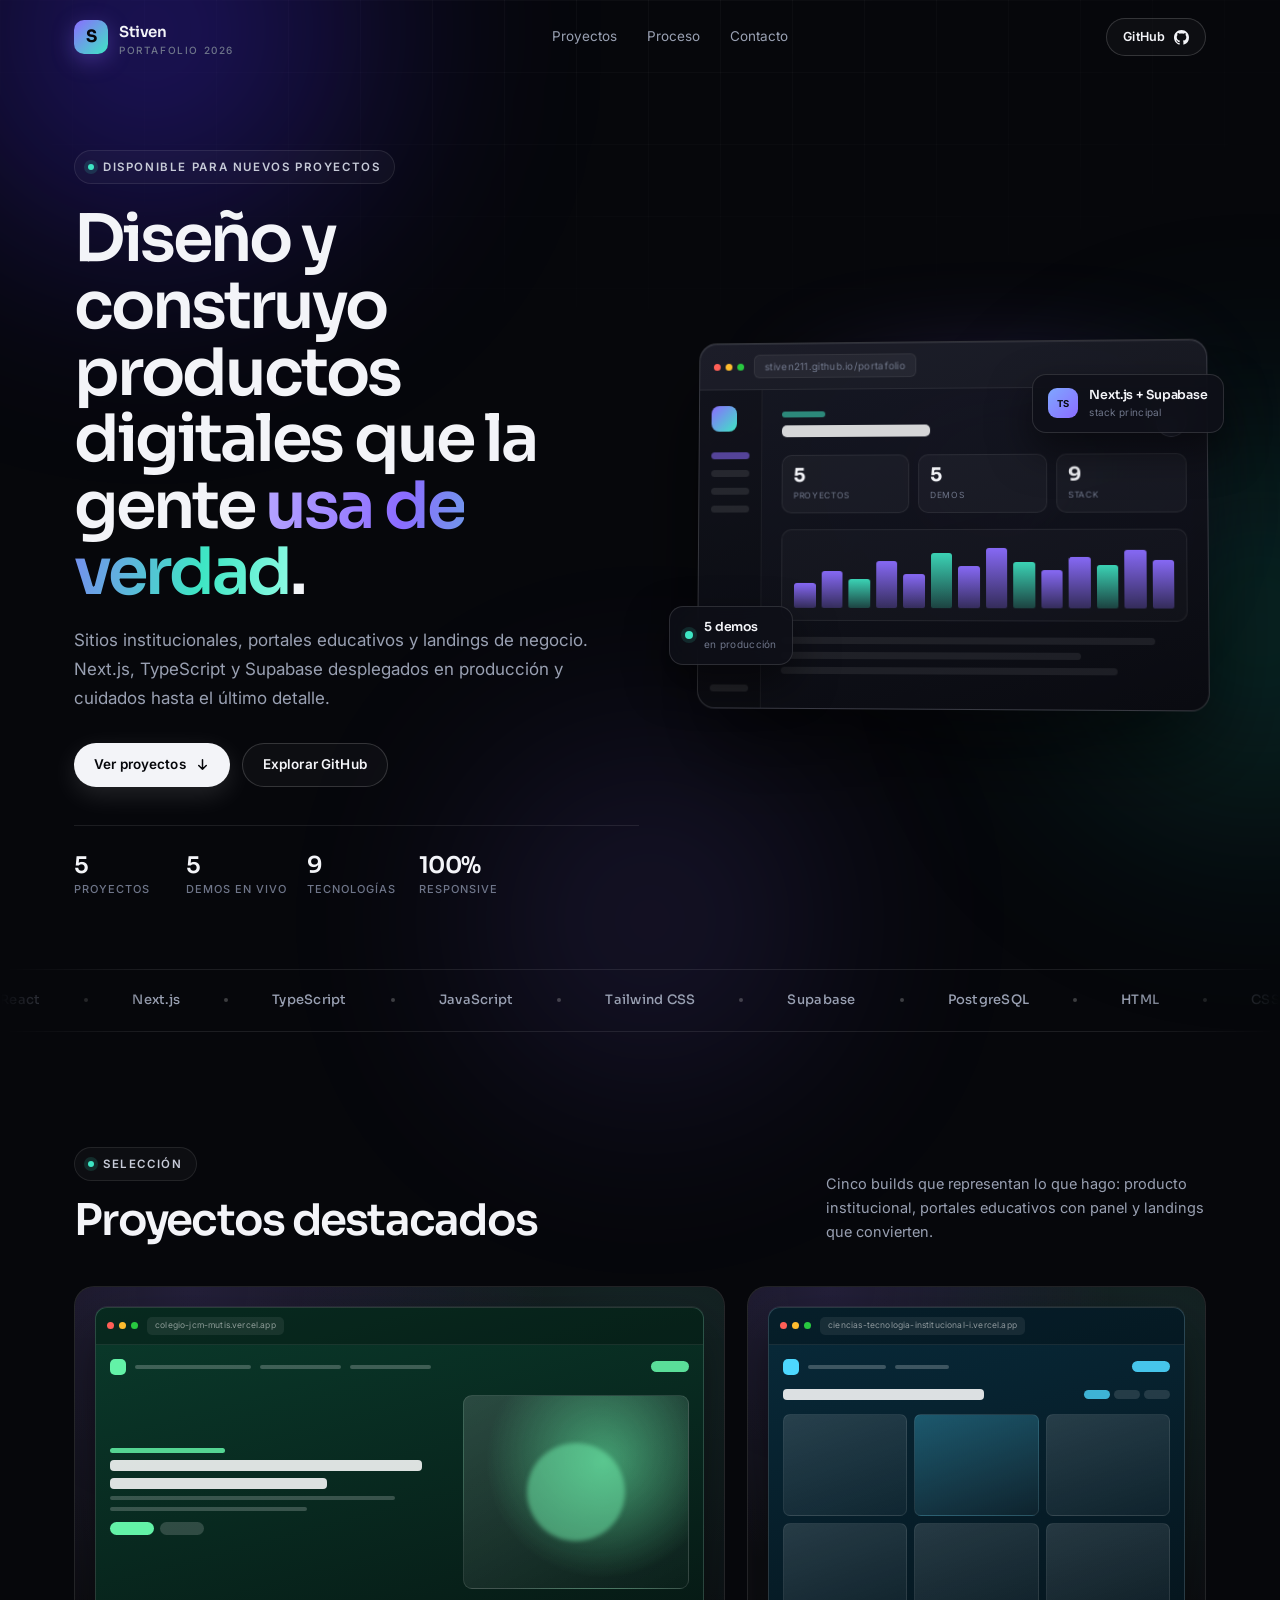
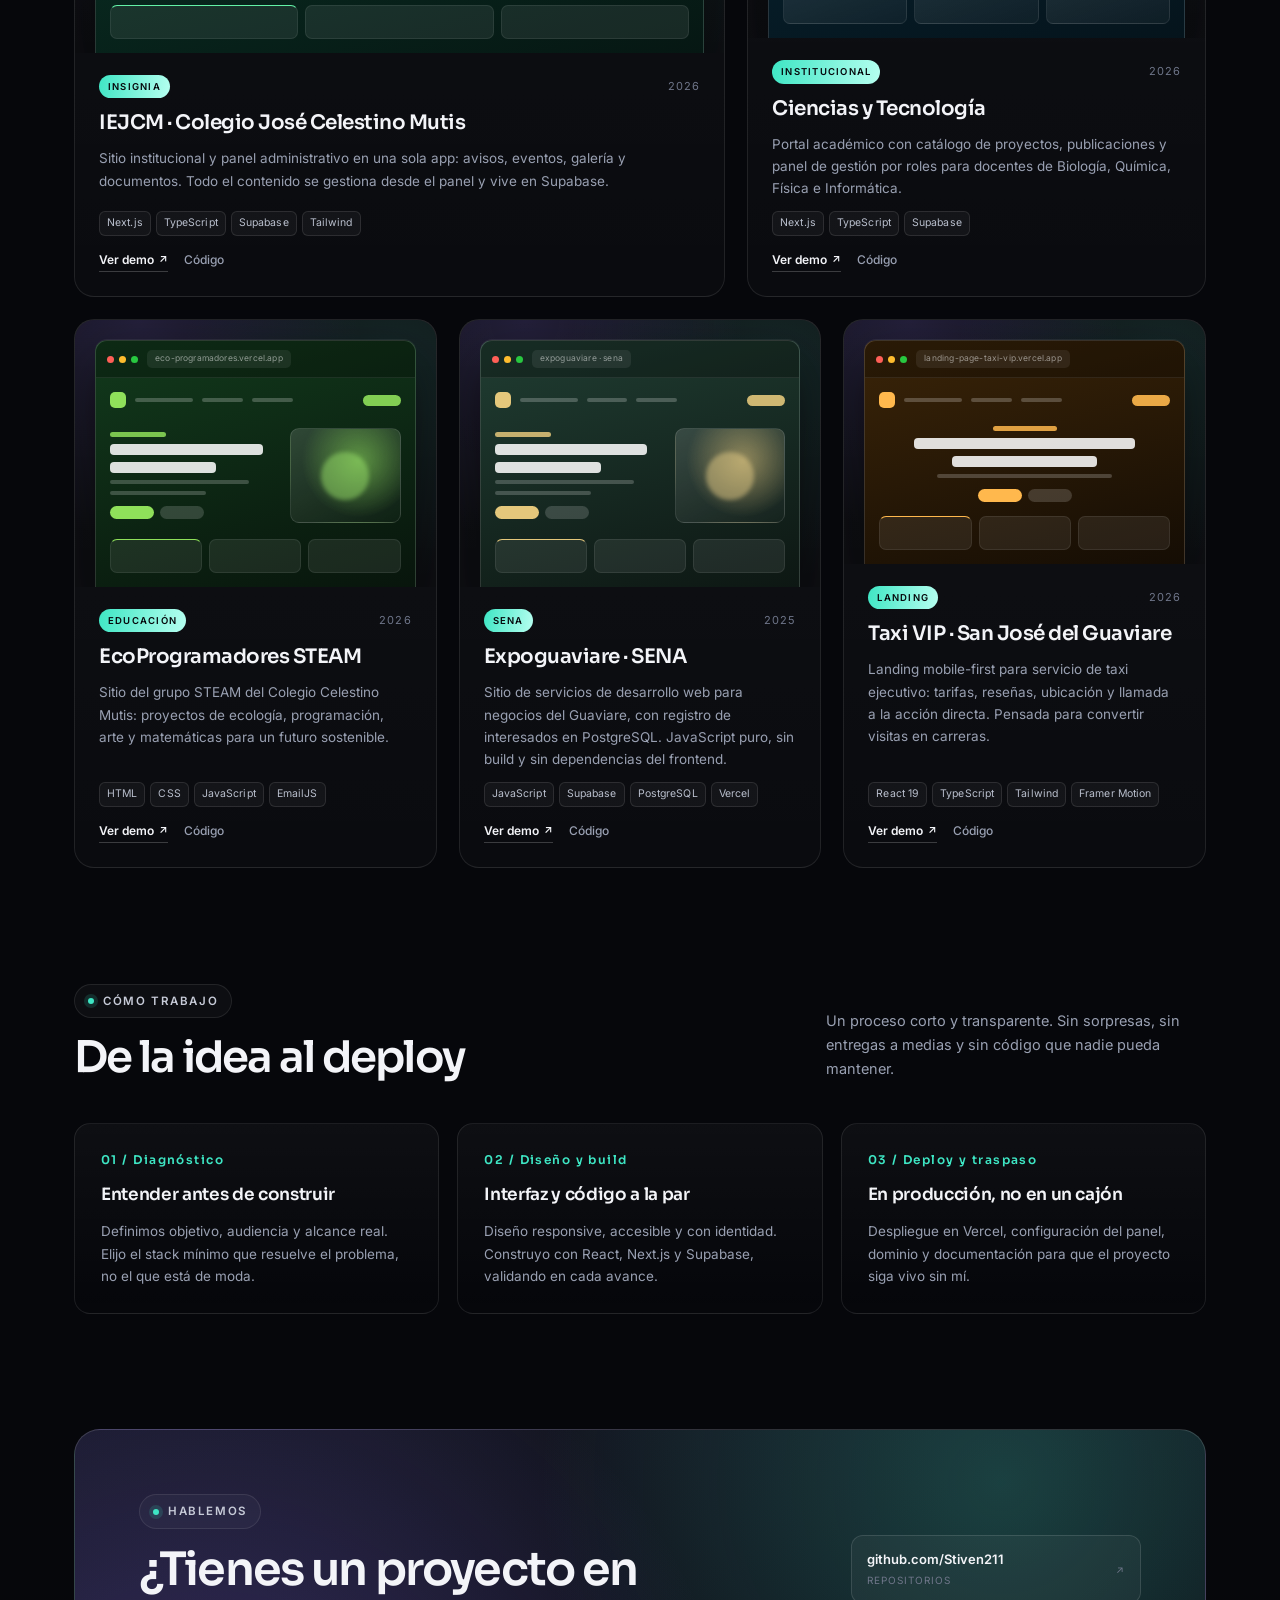
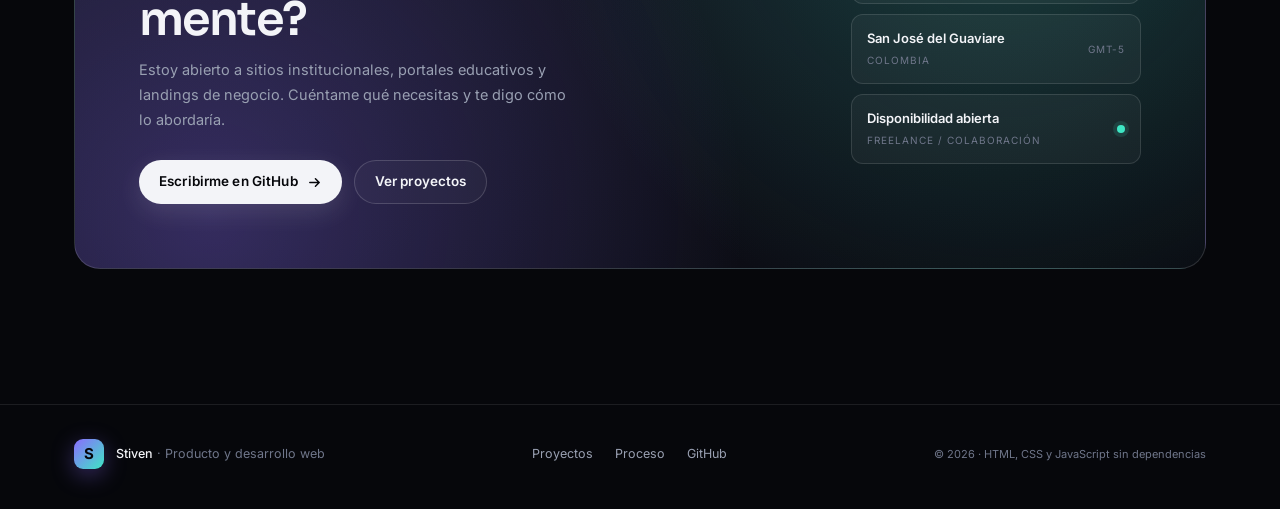
==== commit 246503dc: "feat: enlazar demo de Expoguaviare y ajustar metricas" ====
--- a/index.html
+++ b/index.html
@@ -578,7 +578,7 @@
         </div>
         <div class="hero-meta">
           <div><b data-count="5">5</b><span>Proyectos</span></div>
-          <div><b data-count="4">4</b><span>Demos en vivo</span></div>
+          <div><b data-count="5">5</b><span>Demos en vivo</span></div>
           <div><b data-count="9">9</b><span>Tecnologías</span></div>
           <div><b>100%</b><span>Responsive</span></div>
         </div>
@@ -607,7 +607,7 @@
               </div>
               <div class="hw-stats">
                 <div><b>5</b><span>Proyectos</span></div>
-                <div><b>4</b><span>Demos</span></div>
+                <div><b>5</b><span>Demos</span></div>
                 <div><b>9</b><span>Stack</span></div>
               </div>
               <div class="hw-chart">
@@ -623,7 +623,7 @@
         </div>
         <div class="float-card float-card--live">
           <span class="pulse"></span>
-          <div><b>4 demos</b><small>en producción</small></div>
+          <div><b>5 demos</b><small>en producción</small></div>
         </div>
         <div class="float-card float-card--stack">
           <span class="fc-icon">TS</span>
@@ -750,8 +750,8 @@
             <p>Sitio de servicios de desarrollo web para negocios del Guaviare, con registro de interesados en PostgreSQL. JavaScript puro, sin build y sin dependencias del frontend.</p>
             <ul class="tags"><li>JavaScript</li><li>Supabase</li><li>PostgreSQL</li><li>Vercel</li></ul>
             <div class="work-links">
+              <a href="https://stiven211.github.io/expoguaviare/" target="_blank" rel="noopener">Ver demo <span class="arrow">↗</span></a>
               <a class="ghost" href="https://github.com/Stiven211/expoguaviare" target="_blank" rel="noopener">Código</a>
-              <span class="soon">Demo en preparación</span>
             </div>
           </div>
         </article>
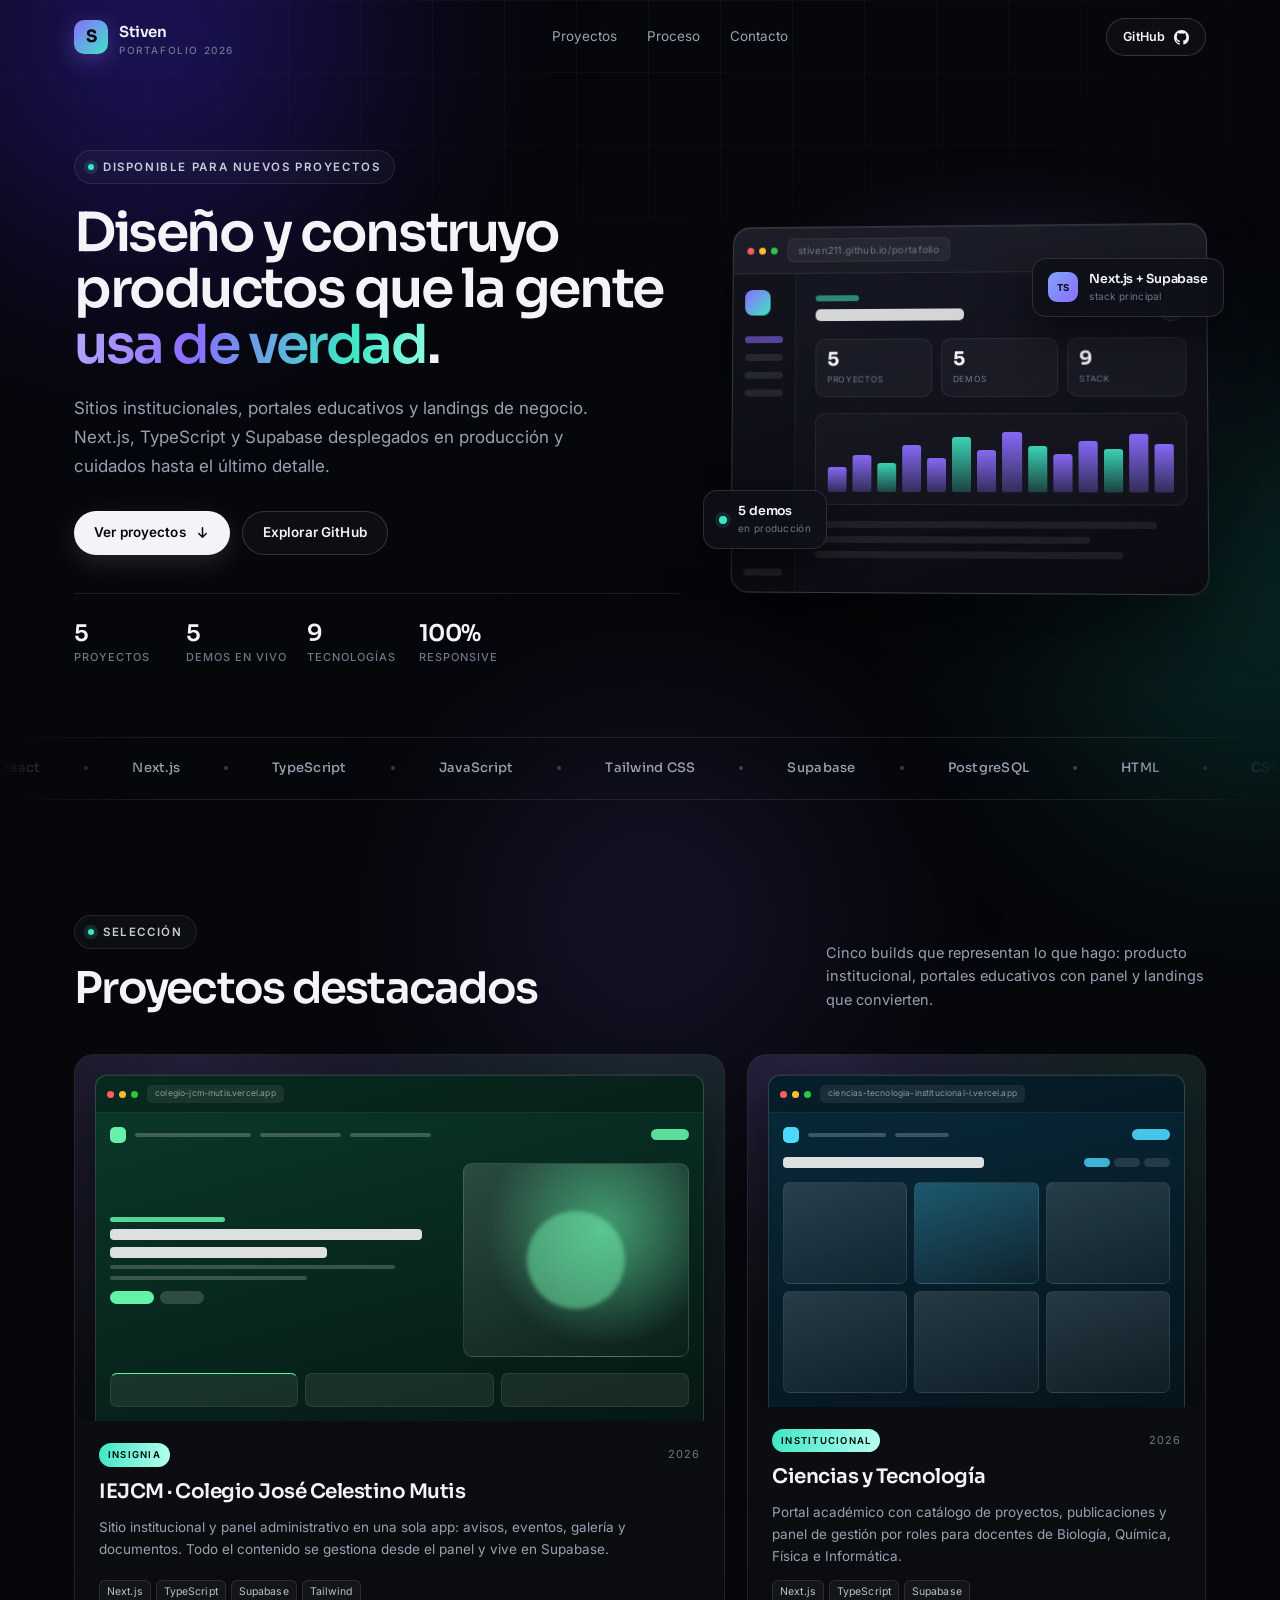
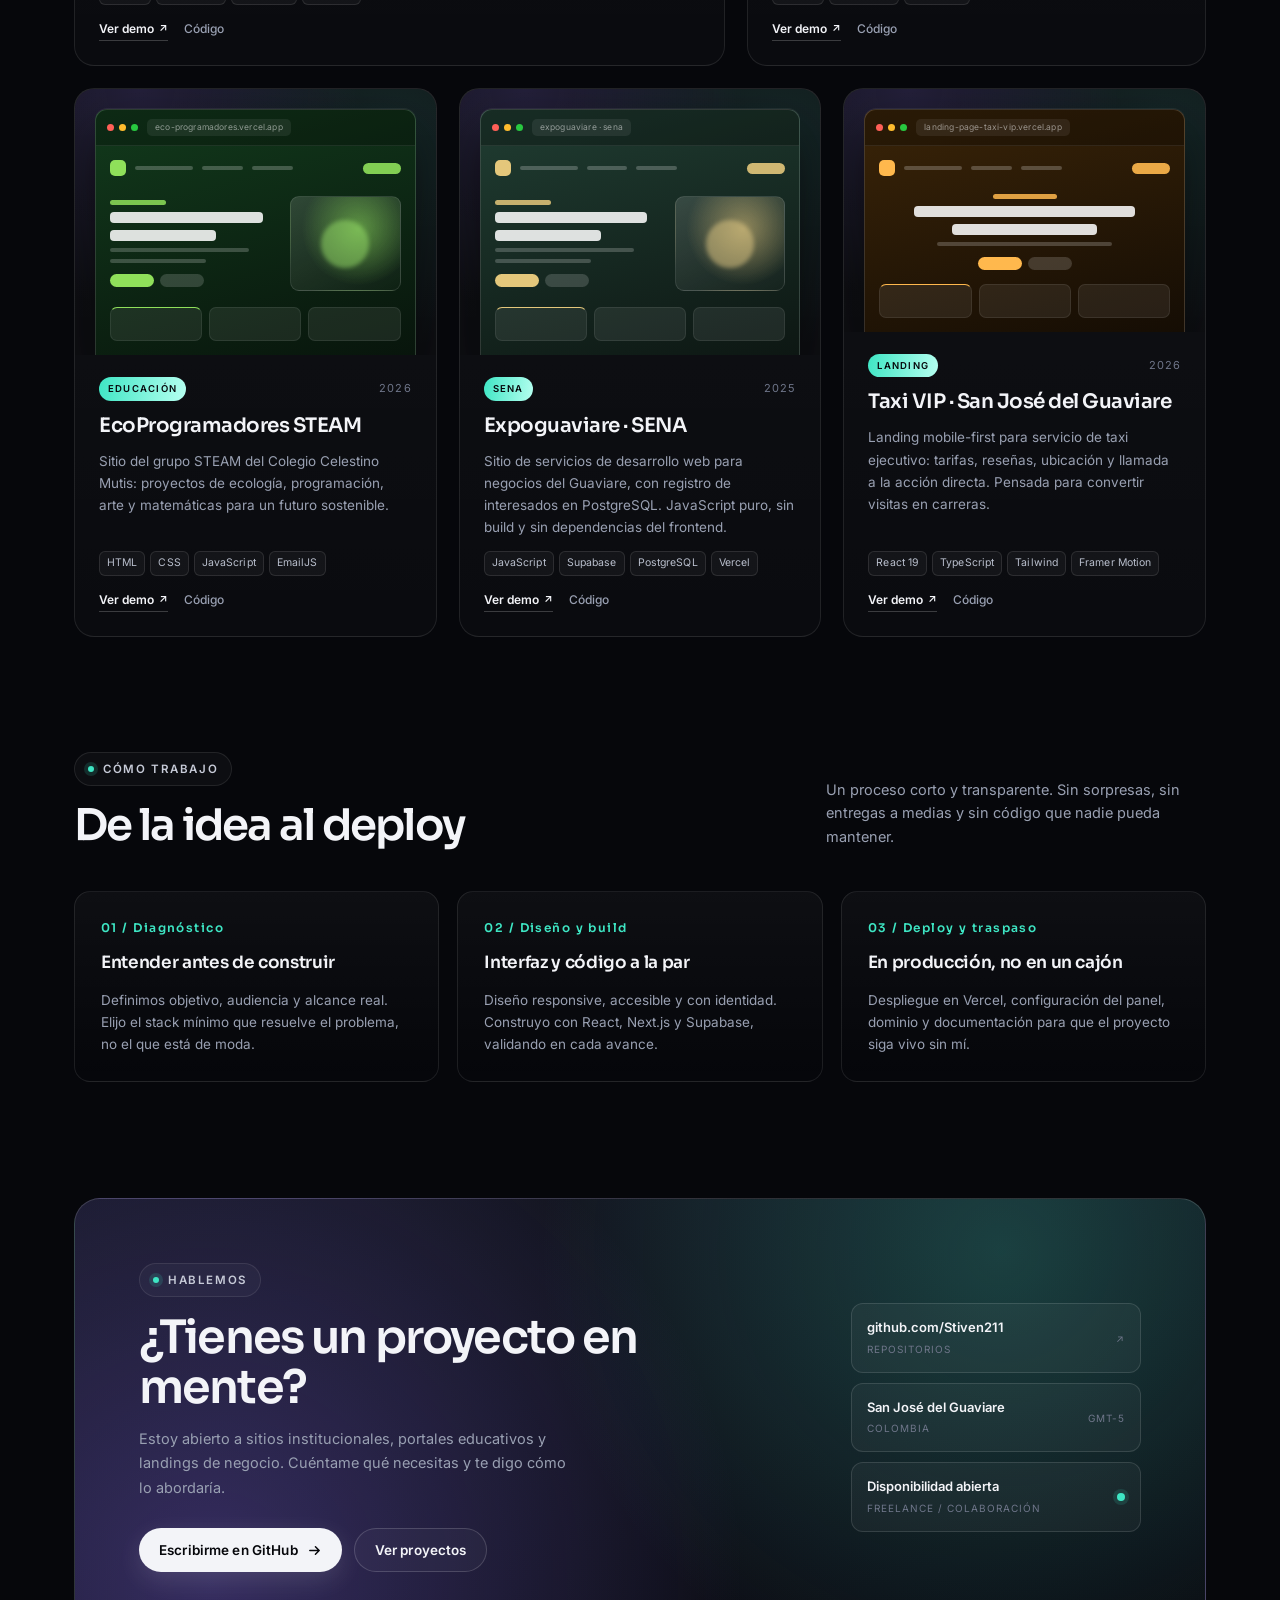
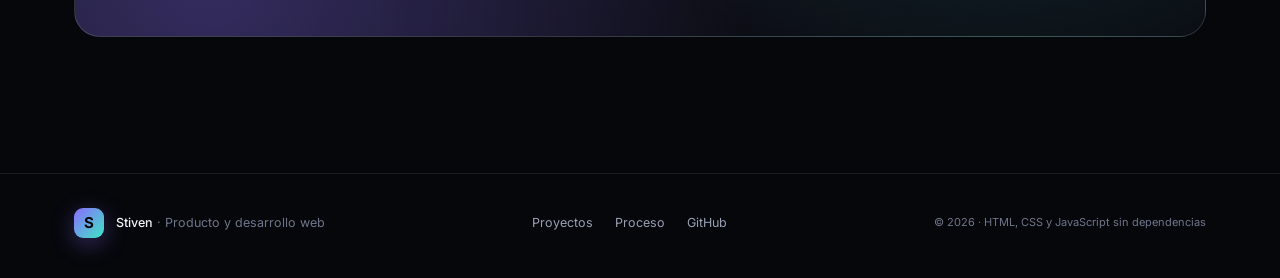
==== commit c0e562cf: "fix: hero mas compacto y revelado sin JS" ====
--- a/index.html
+++ b/index.html
@@ -3,6 +3,7 @@
 <head>
 <meta charset="UTF-8">
 <meta name="viewport" content="width=device-width, initial-scale=1.0">
+<script>document.documentElement.classList.add('js')</script>
 <title>Stiven · Portafolio de producto y desarrollo web</title>
 <meta name="description" content="Portafolio de Stiven: sitios institucionales, portales educativos y landings de negocio. Next.js, TypeScript y Supabase en producción.">
 <link rel="icon" href="data:image/svg+xml,%3Csvg xmlns='http://www.w3.org/2000/svg' viewBox='0 0 64 64'%3E%3Cdefs%3E%3ClinearGradient id='g' x1='0' y1='0' x2='1' y2='1'%3E%3Cstop offset='0' stop-color='%238b6cff'/%3E%3Cstop offset='1' stop-color='%233ee6c4'/%3E%3C/linearGradient%3E%3C/defs%3E%3Crect width='64' height='64' rx='16' fill='url(%23g)'/%3E%3Ctext x='32' y='44' font-family='Arial' font-size='36' font-weight='700' fill='%2306070b' text-anchor='middle'%3ES%3C/text%3E%3C/svg%3E">
@@ -123,7 +124,7 @@
 .header-cta{display:inline-flex}
 
 .hero{padding:150px 0 70px;position:relative}
-.hero-grid{display:grid;grid-template-columns:1.05fr .95fr;gap:56px;align-items:center}
+.hero-grid{display:grid;grid-template-columns:1.12fr .88fr;gap:48px;align-items:center}
 .eyebrow{
   display:inline-flex;align-items:center;gap:9px;
   font-size:11.5px;font-weight:600;letter-spacing:.14em;text-transform:uppercase;
@@ -137,8 +138,8 @@
 @keyframes pulse-dot{0%{box-shadow:0 0 0 0 rgba(62,230,196,.35)}70%{box-shadow:0 0 0 7px rgba(62,230,196,0)}100%{box-shadow:0 0 0 0 rgba(62,230,196,0)}}
 .hero h1{
   font-family:var(--font-d);
-  font-size:clamp(2.55rem,5.1vw,4.5rem);
-  line-height:1.02;
+  font-size:clamp(2.5rem,4.2vw,3.8rem);
+  line-height:1.04;
   letter-spacing:-.045em;
   font-weight:600;
   margin:22px 0 20px;
@@ -489,8 +490,8 @@
 .footer-links a:hover{color:var(--text)}
 .footer-note{font-size:11px;color:var(--muted-2)}
 
-[data-reveal]{opacity:0;transform:translateY(20px);transition:opacity .7s cubic-bezier(.2,.7,.3,1),transform .7s cubic-bezier(.2,.7,.3,1)}
-[data-reveal].in{opacity:1;transform:none}
+html.js [data-reveal]{opacity:0;transform:translateY(20px);transition:opacity .7s cubic-bezier(.2,.7,.3,1),transform .7s cubic-bezier(.2,.7,.3,1)}
+html.js [data-reveal].in{opacity:1;transform:none}
 .featured-grid [data-reveal]:nth-child(2){transition-delay:.06s}
 .featured-grid [data-reveal]:nth-child(3){transition-delay:.09s}
 .featured-grid [data-reveal]:nth-child(4){transition-delay:.12s}
@@ -537,7 +538,7 @@
 @media (prefers-reduced-motion:reduce){
   html{scroll-behavior:auto}
   *,*::before,*::after{animation-duration:.001ms!important;animation-iteration-count:1!important;transition-duration:.001ms!important}
-  [data-reveal]{opacity:1;transform:none}
+  html.js [data-reveal]{opacity:1;transform:none}
 }
 </style>
 </head>
@@ -568,7 +569,7 @@
     <div class="wrap hero-grid">
       <div class="hero-copy">
         <span class="eyebrow"><span class="dot"></span>Disponible para nuevos proyectos</span>
-        <h1>Diseño y construyo productos digitales que la gente <span class="grad">usa de verdad</span>.</h1>
+        <h1>Diseño y construyo productos que la gente <span class="grad">usa de verdad</span>.</h1>
         <p class="hero-lead">Sitios institucionales, portales educativos y landings de negocio. Next.js, TypeScript y Supabase desplegados en producción y cuidados hasta el último detalle.</p>
         <div class="hero-actions">
           <a class="btn btn-primary" href="#proyectos">Ver proyectos
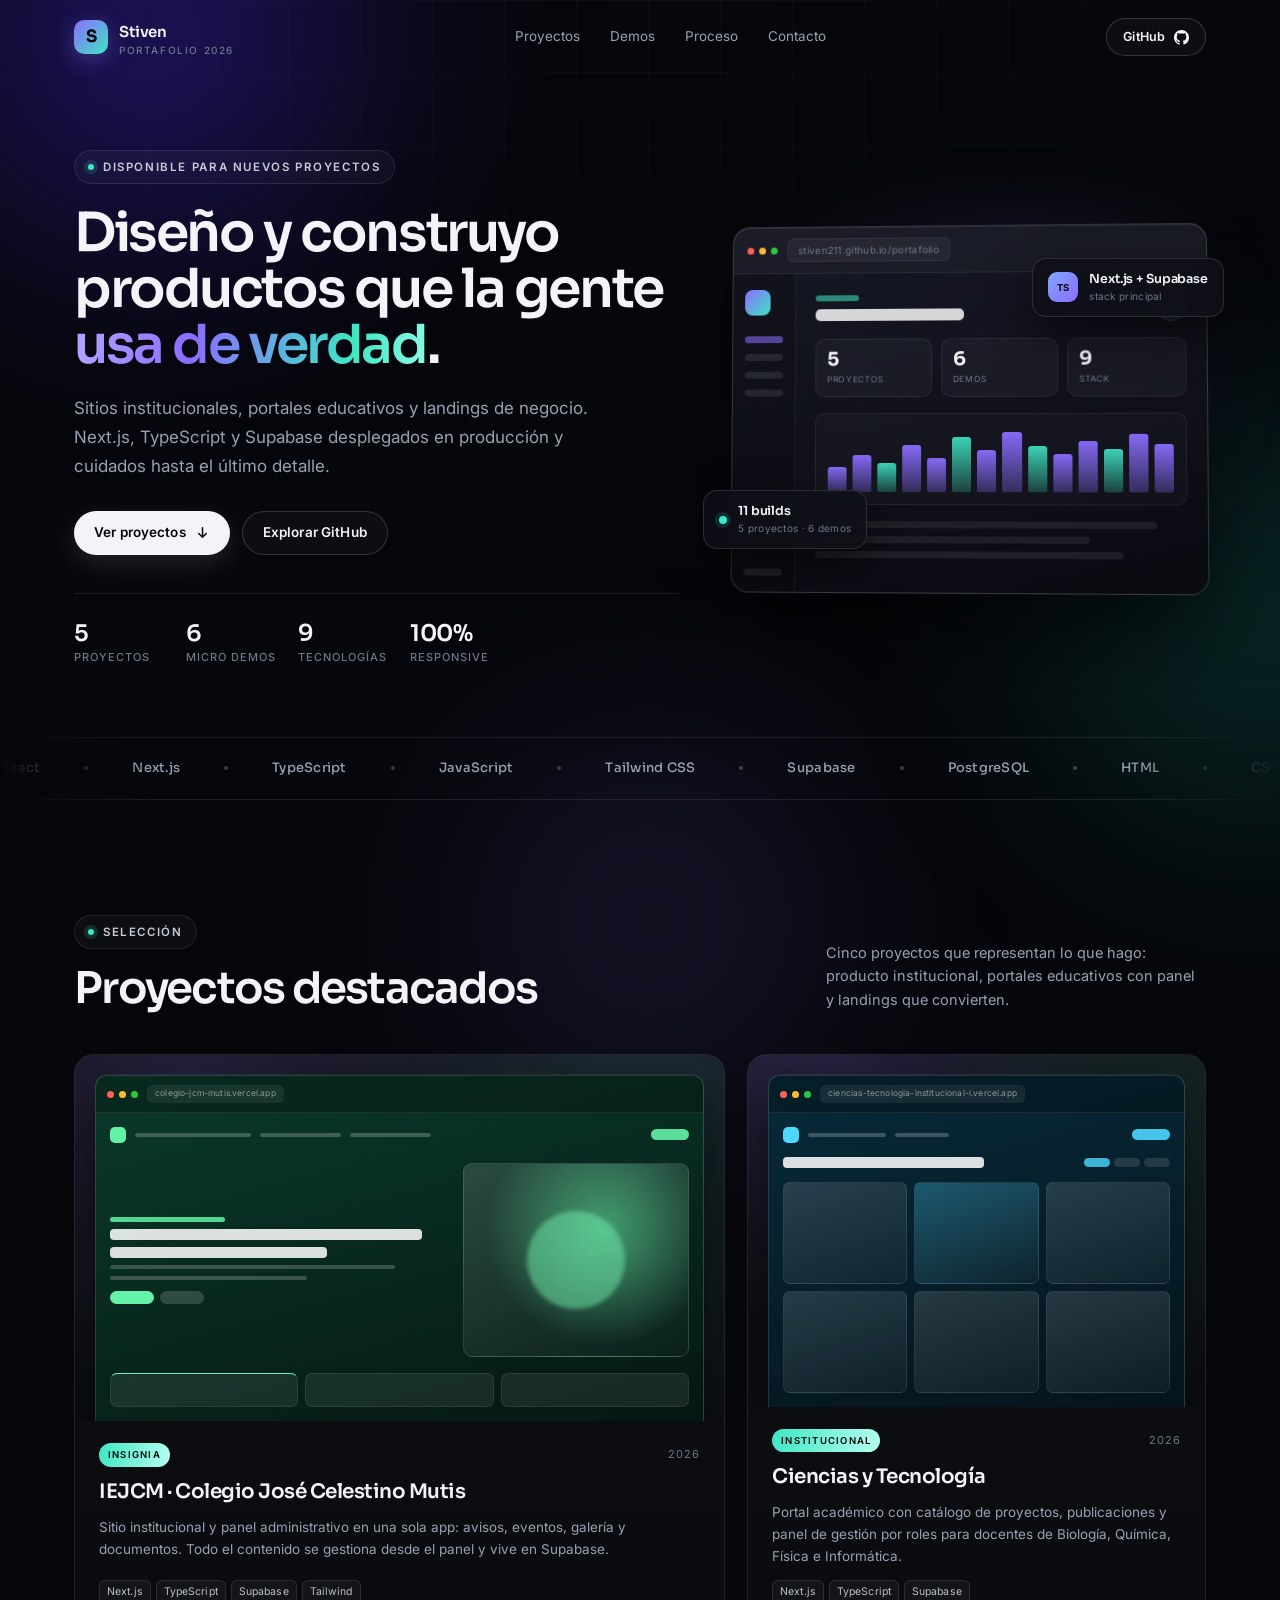
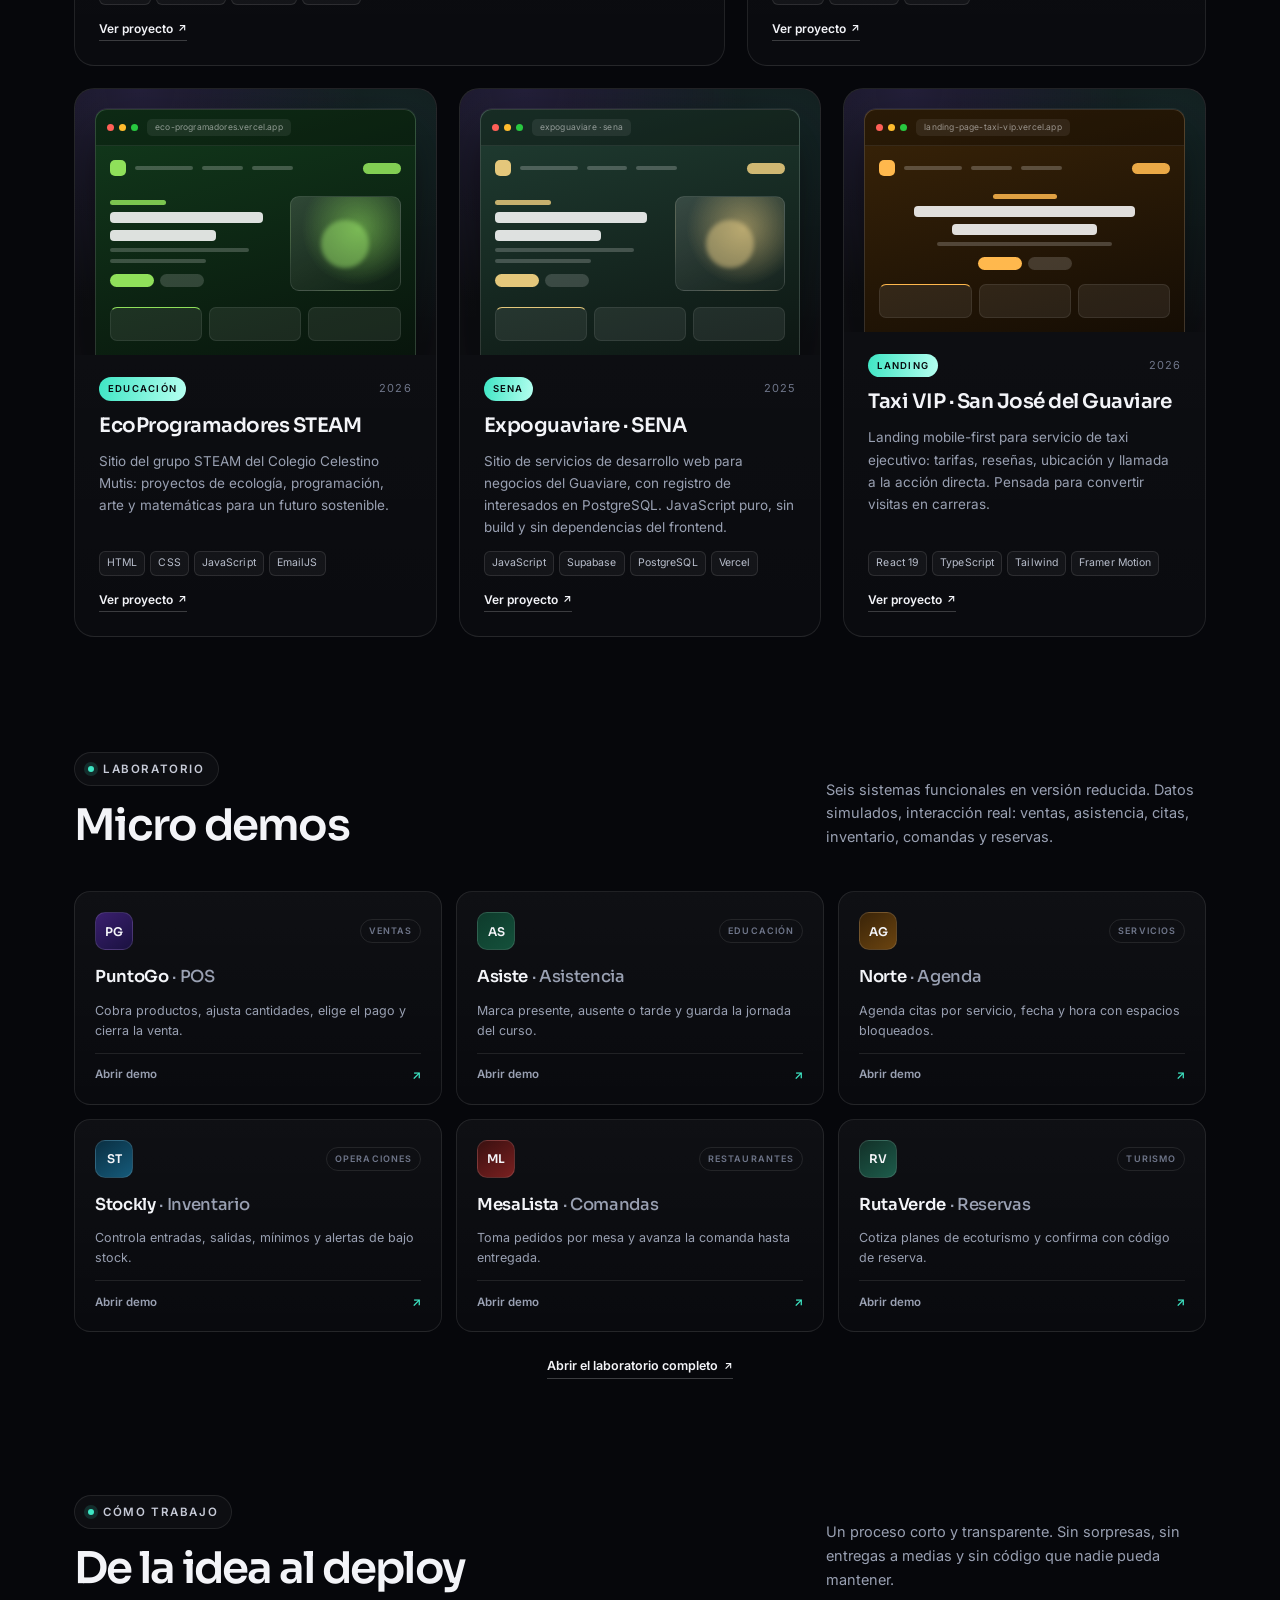
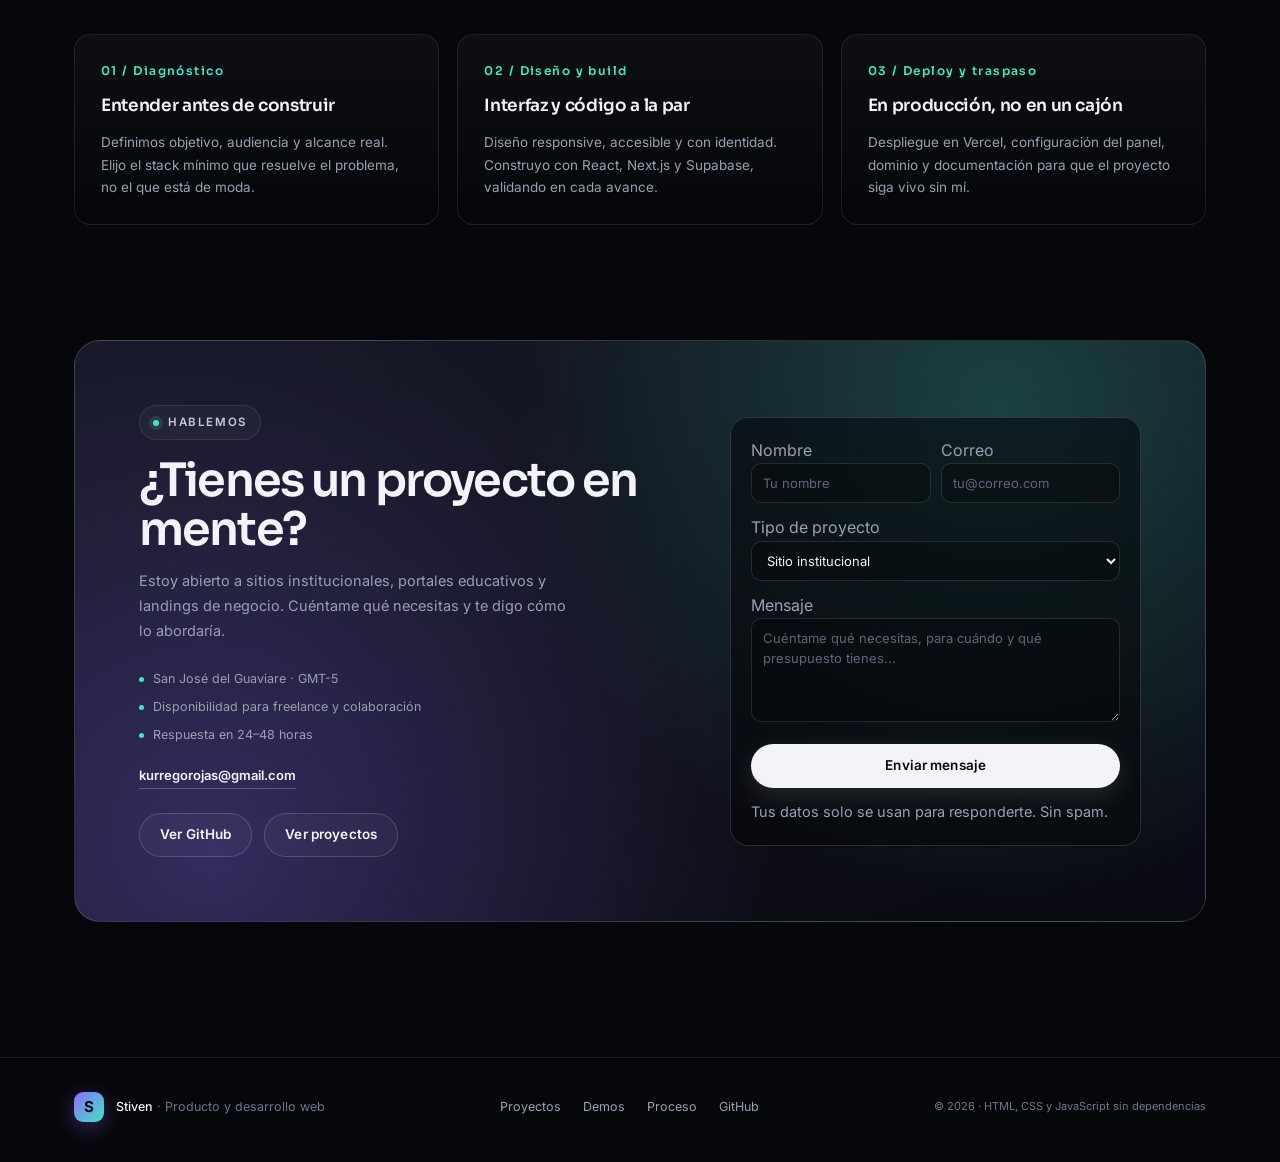
==== commit 32a85c31: "feat: micro demos, formulario de contacto y proyectos sin enlaces de codigo" ====
--- a/index.html
+++ b/index.html
@@ -287,6 +287,7 @@
 @keyframes scroll{to{transform:translateX(-50%)}}
 
 .section{padding:clamp(72px,9vw,118px) 0}
+section[id]{scroll-margin-top:92px}
 .section-head{display:flex;align-items:flex-end;justify-content:space-between;gap:32px;margin-bottom:42px}
 .section-head .eyebrow{margin-bottom:16px}
 h2{
@@ -432,6 +433,66 @@
 .work-links .arrow{font-size:11px;line-height:1;transform:translateY(-1px)}
 .soon{font-size:10.5px;color:var(--muted-2);letter-spacing:.02em}
 
+.demo-grid{display:grid;grid-template-columns:repeat(3,1fr);gap:14px}
+.demo-card{
+  position:relative;
+  display:flex;flex-direction:column;gap:10px;
+  padding:20px;
+  border:1px solid var(--line);
+  border-radius:16px;
+  background:linear-gradient(180deg,rgba(255,255,255,.04),rgba(255,255,255,.015));
+  overflow:hidden;
+  transition:transform .28s ease,border-color .28s ease,box-shadow .28s ease;
+}
+.demo-card::before{
+  content:"";position:absolute;inset:0 0 auto;height:1px;
+  background:linear-gradient(90deg,transparent,rgba(62,230,196,.6),transparent);
+  opacity:0;transition:opacity .28s ease;
+}
+.demo-card:hover{transform:translateY(-4px);border-color:rgba(255,255,255,.22);box-shadow:0 20px 44px rgba(0,0,0,.38)}
+.demo-card:hover::before{opacity:1}
+.demo-card-top{display:flex;align-items:center;justify-content:space-between;gap:10px}
+.demo-mark{
+  width:38px;height:38px;
+  display:grid;place-items:center;
+  border-radius:10px;
+  font-family:var(--font-d);font-size:12px;font-weight:600;
+  background:linear-gradient(145deg,var(--a,#2a2350),var(--b,#171327));
+  border:1px solid rgba(255,255,255,.12);
+}
+.demo-cat{
+  font-size:9px;font-weight:600;letter-spacing:.12em;text-transform:uppercase;
+  color:var(--muted-2);
+  border:1px solid var(--line);
+  border-radius:999px;
+  padding:4px 8px;
+  white-space:nowrap;
+}
+.demo-card h3{font-family:var(--font-d);font-size:16.5px;font-weight:600;letter-spacing:-.02em;margin-top:4px}
+.demo-card h3 span{color:var(--muted);font-weight:500}
+.demo-card p{font-size:12.5px;color:var(--muted);line-height:1.6;flex:1}
+.demo-open{
+  display:flex;align-items:center;justify-content:space-between;gap:8px;
+  border-top:1px solid var(--line);
+  padding-top:11px;margin-top:2px;
+  font-size:11.5px;font-weight:600;
+  color:var(--muted);
+  transition:color .2s ease;
+}
+.demo-open span{color:var(--mint);font-size:12px}
+.demo-card:hover .demo-open{color:var(--text)}
+.demo-all{display:flex;justify-content:center;margin-top:24px}
+.demo-all a{
+  display:inline-flex;align-items:center;gap:6px;
+  font-size:12.5px;font-weight:600;
+  color:var(--text);
+  border-bottom:1px solid rgba(255,255,255,.22);
+  padding-bottom:2px;
+  transition:color .2s ease,border-color .2s ease;
+}
+.demo-all a:hover{color:var(--mint);border-color:var(--mint)}
+.demo-all .arrow{font-size:11px;transform:translateY(-1px)}
+
 .process-grid{display:grid;grid-template-columns:repeat(3,1fr);gap:18px}
 .step{
   padding:26px;
@@ -482,6 +543,54 @@
 .cta-item b{display:block;color:var(--text);font-size:13px;font-weight:600;margin-bottom:1px}
 .cta-item span{color:var(--muted-2);font-size:10px;letter-spacing:.1em;text-transform:uppercase}
 
+.contact-points{display:flex;flex-direction:column;gap:8px;margin-top:26px;font-size:12.5px;color:var(--muted)}
+.contact-points span{display:flex;align-items:center;gap:9px}
+.contact-points i{width:5px;height:5px;border-radius:50%;background:var(--mint);flex:none}
+.contact-mail{
+  display:inline-flex;align-items:center;gap:6px;
+  margin-top:20px;
+  font-size:13px;font-weight:600;color:var(--text);
+  border-bottom:1px solid rgba(255,255,255,.22);
+  padding-bottom:2px;
+  transition:color .2s ease,border-color .2s ease;
+}
+.contact-mail:hover{color:var(--mint);border-color:var(--mint)}
+.contact-form{
+  width:100%;max-width:440px;justify-self:end;
+  display:flex;flex-direction:column;gap:12px;
+  padding:20px;
+  border:1px solid rgba(255,255,255,.14);
+  border-radius:18px;
+  background:rgba(6,7,12,.58);
+  -webkit-backdrop-filter:blur(10px);
+  backdrop-filter:blur(10px);
+}
+.contact-form .form-row{display:grid;grid-template-columns:1fr 1fr;gap:10px}
+.contact-form .field label{color:#9aa1b2}
+.contact-form input,.contact-form select,.contact-form textarea{
+  width:100%;
+  border:1px solid rgba(255,255,255,.12);
+  border-radius:10px;
+  background:rgba(0,0,0,.28);
+  color:var(--text);
+  font:inherit;
+  font-size:13px;
+  outline:none;
+  transition:border-color .18s ease,background .18s ease;
+}
+.contact-form input,.contact-form select{height:40px;padding:0 11px}
+.contact-form textarea{min-height:104px;padding:10px 11px;line-height:1.5;resize:vertical}
+.contact-form input:focus,.contact-form select:focus,.contact-form textarea:focus{border-color:rgba(62,230,196,.55);background:rgba(0,0,0,.38)}
+.contact-form input::placeholder,.contact-form textarea::placeholder{color:#5f6678}
+.contact-form select option{background:#10131d;color:var(--text)}
+.contact-form .btn{margin-top:2px}
+.cta-panel .contact-form p{margin:0;max-width:none}
+.form-note{font-size:10.5px;color:var(--muted-2);line-height:1.5}
+.form-status{display:none;border-radius:10px;padding:9px 11px;font-size:11.5px;line-height:1.5;border:1px solid transparent}
+.form-status.is-ok{display:block;color:#9ffbe4;background:rgba(62,230,196,.1);border-color:rgba(62,230,196,.3)}
+.form-status.is-error{display:block;color:#ffb3bc;background:rgba(255,107,122,.1);border-color:rgba(255,107,122,.3)}
+.hp{position:absolute!important;left:-9999px!important;width:1px!important;height:1px!important;opacity:0!important;pointer-events:none!important}
+
 .site-footer{border-top:1px solid var(--line);padding:34px 0 40px;margin-top:20px}
 .footer-inner{display:flex;align-items:center;justify-content:space-between;gap:20px;flex-wrap:wrap}
 .footer-left{display:flex;align-items:center;gap:12px;font-size:12.5px;color:var(--muted-2)}
@@ -506,8 +615,9 @@
   .float-card--stack{right:6px}
   .featured:nth-child(n){grid-column:span 6}
   .featured:nth-child(1){grid-column:span 12}
-  .featured:nth-child(5){grid-column:span 12}
-  .process-grid{grid-template-columns:1fr}
+      .featured:nth-child(5){grid-column:span 12}
+      .demo-grid{grid-template-columns:1fr 1fr}
+      .process-grid{grid-template-columns:1fr}
   .cta-panel{grid-template-columns:1fr}
   .cta-side{justify-self:start;max-width:100%}
 }
@@ -528,8 +638,11 @@
   .wrap{padding:0 18px}
   .brand small{display:none}
   .header-cta{display:none}
-  .hero-meta{gap:16px}
+  .hero-meta{display:grid;grid-template-columns:1fr 1fr;gap:18px 20px}
   .hero-meta b{font-size:20px}
+  .demo-grid{grid-template-columns:1fr}
+  .contact-form .form-row{grid-template-columns:1fr}
+  .contact-form{max-width:none}
   .float-card{padding:9px 11px}
   .float-card--stack{display:none}
   .b-split{grid-template-columns:1fr}
@@ -555,6 +668,7 @@
     </a>
     <nav class="nav" aria-label="Navegación principal">
       <a href="#proyectos">Proyectos</a>
+      <a href="#demos">Demos</a>
       <a href="#proceso">Proceso</a>
       <a href="#contacto">Contacto</a>
     </nav>
@@ -579,7 +693,7 @@
         </div>
         <div class="hero-meta">
           <div><b data-count="5">5</b><span>Proyectos</span></div>
-          <div><b data-count="5">5</b><span>Demos en vivo</span></div>
+          <div><b data-count="6">6</b><span>Micro demos</span></div>
           <div><b data-count="9">9</b><span>Tecnologías</span></div>
           <div><b>100%</b><span>Responsive</span></div>
         </div>
@@ -608,7 +722,7 @@
               </div>
               <div class="hw-stats">
                 <div><b>5</b><span>Proyectos</span></div>
-                <div><b>5</b><span>Demos</span></div>
+                <div><b>6</b><span>Demos</span></div>
                 <div><b>9</b><span>Stack</span></div>
               </div>
               <div class="hw-chart">
@@ -624,7 +738,7 @@
         </div>
         <div class="float-card float-card--live">
           <span class="pulse"></span>
-          <div><b>5 demos</b><small>en producción</small></div>
+          <div><b>11 builds</b><small>5 proyectos · 6 demos</small></div>
         </div>
         <div class="float-card float-card--stack">
           <span class="fc-icon">TS</span>
@@ -652,7 +766,7 @@
           <span class="eyebrow"><span class="dot"></span>Selección</span>
           <h2>Proyectos destacados</h2>
         </div>
-        <p>Cinco builds que representan lo que hago: producto institucional, portales educativos con panel y landings que convierten.</p>
+        <p>Cinco proyectos que representan lo que hago: producto institucional, portales educativos con panel y landings que convierten.</p>
       </div>
 
       <div class="featured-grid">
@@ -676,8 +790,7 @@
             <p>Sitio institucional y panel administrativo en una sola app: avisos, eventos, galería y documentos. Todo el contenido se gestiona desde el panel y vive en Supabase.</p>
             <ul class="tags"><li>Next.js</li><li>TypeScript</li><li>Supabase</li><li>Tailwind</li></ul>
             <div class="work-links">
-              <a href="https://colegio-jcm-mutis.vercel.app" target="_blank" rel="noopener">Ver demo <span class="arrow">↗</span></a>
-              <a class="ghost" href="https://github.com/Stiven211/IEJCM" target="_blank" rel="noopener">Código</a>
+              <a href="https://colegio-jcm-mutis.vercel.app" target="_blank" rel="noopener">Ver proyecto <span class="arrow">↗</span></a>
             </div>
           </div>
         </article>
@@ -699,8 +812,7 @@
             <p>Portal académico con catálogo de proyectos, publicaciones y panel de gestión por roles para docentes de Biología, Química, Física e Informática.</p>
             <ul class="tags"><li>Next.js</li><li>TypeScript</li><li>Supabase</li></ul>
             <div class="work-links">
-              <a href="https://ciencias-tecnologia-institucional-i.vercel.app" target="_blank" rel="noopener">Ver demo <span class="arrow">↗</span></a>
-              <a class="ghost" href="https://github.com/Stiven211/Ciencias-tecnologia-institucional-informativa" target="_blank" rel="noopener">Código</a>
+              <a href="https://ciencias-tecnologia-institucional-i.vercel.app" target="_blank" rel="noopener">Ver proyecto <span class="arrow">↗</span></a>
             </div>
           </div>
         </article>
@@ -725,8 +837,7 @@
             <p>Sitio del grupo STEAM del Colegio Celestino Mutis: proyectos de ecología, programación, arte y matemáticas para un futuro sostenible.</p>
             <ul class="tags"><li>HTML</li><li>CSS</li><li>JavaScript</li><li>EmailJS</li></ul>
             <div class="work-links">
-              <a href="https://eco-programadores.vercel.app" target="_blank" rel="noopener">Ver demo <span class="arrow">↗</span></a>
-              <a class="ghost" href="https://github.com/Stiven211/EcoProgramadores" target="_blank" rel="noopener">Código</a>
+              <a href="https://eco-programadores.vercel.app" target="_blank" rel="noopener">Ver proyecto <span class="arrow">↗</span></a>
             </div>
           </div>
         </article>
@@ -751,8 +862,7 @@
             <p>Sitio de servicios de desarrollo web para negocios del Guaviare, con registro de interesados en PostgreSQL. JavaScript puro, sin build y sin dependencias del frontend.</p>
             <ul class="tags"><li>JavaScript</li><li>Supabase</li><li>PostgreSQL</li><li>Vercel</li></ul>
             <div class="work-links">
-              <a href="https://stiven211.github.io/expoguaviare/" target="_blank" rel="noopener">Ver demo <span class="arrow">↗</span></a>
-              <a class="ghost" href="https://github.com/Stiven211/expoguaviare" target="_blank" rel="noopener">Código</a>
+              <a href="https://expoguaviare.vercel.app/" target="_blank" rel="noopener">Ver proyecto <span class="arrow">↗</span></a>
             </div>
           </div>
         </article>
@@ -774,11 +884,88 @@
             <p>Landing mobile-first para servicio de taxi ejecutivo: tarifas, reseñas, ubicación y llamada a la acción directa. Pensada para convertir visitas en carreras.</p>
             <ul class="tags"><li>React 19</li><li>TypeScript</li><li>Tailwind</li><li>Framer Motion</li></ul>
             <div class="work-links">
-              <a href="https://landing-page-taxi-vip.vercel.app" target="_blank" rel="noopener">Ver demo <span class="arrow">↗</span></a>
-              <a class="ghost" href="https://github.com/Stiven211/Landing-page-taxi-vip" target="_blank" rel="noopener">Código</a>
+              <a href="https://landing-page-taxi-vip.vercel.app" target="_blank" rel="noopener">Ver proyecto <span class="arrow">↗</span></a>
             </div>
           </div>
         </article>
+      </div>
+    </div>
+  </section>
+
+  <section class="section" id="demos" style="padding-top:0">
+    <div class="wrap">
+      <div class="section-head">
+        <div>
+          <span class="eyebrow"><span class="dot"></span>Laboratorio</span>
+          <h2>Micro demos</h2>
+        </div>
+        <p>Seis sistemas funcionales en versión reducida. Datos simulados, interacción real: ventas, asistencia, citas, inventario, comandas y reservas.</p>
+      </div>
+
+      <div class="demo-grid">
+        <a class="demo-card" href="micro-demos/pos/" data-reveal>
+          <div class="demo-card-top">
+            <span class="demo-mark" style="--a:#3a1f6e;--b:#1a1140">PG</span>
+            <span class="demo-cat">Ventas</span>
+          </div>
+          <h3>PuntoGo <span>· POS</span></h3>
+          <p>Cobra productos, ajusta cantidades, elige el pago y cierra la venta.</p>
+          <span class="demo-open">Abrir demo <span>↗</span></span>
+        </a>
+
+        <a class="demo-card" href="micro-demos/asistencia/" data-reveal>
+          <div class="demo-card-top">
+            <span class="demo-mark" style="--a:#0e3b2c;--b:#14513b">AS</span>
+            <span class="demo-cat">Educación</span>
+          </div>
+          <h3>Asiste <span>· Asistencia</span></h3>
+          <p>Marca presente, ausente o tarde y guarda la jornada del curso.</p>
+          <span class="demo-open">Abrir demo <span>↗</span></span>
+        </a>
+
+        <a class="demo-card" href="micro-demos/agenda/" data-reveal>
+          <div class="demo-card-top">
+            <span class="demo-mark" style="--a:#3a2408;--b:#6b4410">AG</span>
+            <span class="demo-cat">Servicios</span>
+          </div>
+          <h3>Norte <span>· Agenda</span></h3>
+          <p>Agenda citas por servicio, fecha y hora con espacios bloqueados.</p>
+          <span class="demo-open">Abrir demo <span>↗</span></span>
+        </a>
+
+        <a class="demo-card" href="micro-demos/inventario/" data-reveal>
+          <div class="demo-card-top">
+            <span class="demo-mark" style="--a:#0a2f42;--b:#155a7a">ST</span>
+            <span class="demo-cat">Operaciones</span>
+          </div>
+          <h3>Stockly <span>· Inventario</span></h3>
+          <p>Controla entradas, salidas, mínimos y alertas de bajo stock.</p>
+          <span class="demo-open">Abrir demo <span>↗</span></span>
+        </a>
+
+        <a class="demo-card" href="micro-demos/comandas/" data-reveal>
+          <div class="demo-card-top">
+            <span class="demo-mark" style="--a:#3a1010;--b:#7a2020">ML</span>
+            <span class="demo-cat">Restaurantes</span>
+          </div>
+          <h3>MesaLista <span>· Comandas</span></h3>
+          <p>Toma pedidos por mesa y avanza la comanda hasta entregada.</p>
+          <span class="demo-open">Abrir demo <span>↗</span></span>
+        </a>
+
+        <a class="demo-card" href="micro-demos/reservas/" data-reveal>
+          <div class="demo-card-top">
+            <span class="demo-mark" style="--a:#123028;--b:#1d5c4b">RV</span>
+            <span class="demo-cat">Turismo</span>
+          </div>
+          <h3>RutaVerde <span>· Reservas</span></h3>
+          <p>Cotiza planes de ecoturismo y confirma con código de reserva.</p>
+          <span class="demo-open">Abrir demo <span>↗</span></span>
+        </a>
+      </div>
+
+      <div class="demo-all">
+        <a href="micro-demos/">Abrir el laboratorio completo <span class="arrow">↗</span></a>
       </div>
     </div>
   </section>
@@ -815,22 +1002,57 @@
   <section class="section" id="contacto" style="padding-top:0">
     <div class="wrap">
       <div class="cta-panel" data-reveal>
-        <div>
+        <div class="cta-copy">
           <span class="eyebrow"><span class="dot"></span>Hablemos</span>
           <h2>¿Tienes un proyecto en mente?</h2>
           <p>Estoy abierto a sitios institucionales, portales educativos y landings de negocio. Cuéntame qué necesitas y te digo cómo lo abordaría.</p>
-          <div class="cta-actions">
-            <a class="btn btn-primary" href="https://github.com/Stiven211" target="_blank" rel="noopener">Escribirme en GitHub
-              <svg viewBox="0 0 16 16" fill="none" stroke="currentColor" stroke-width="1.6" aria-hidden="true"><path d="M3 8h10M9 4l4 4-4 4" stroke-linecap="round" stroke-linejoin="round"/></svg>
-            </a>
+          <div class="contact-points">
+            <span><i></i>San José del Guaviare · GMT-5</span>
+            <span><i></i>Disponibilidad para freelance y colaboración</span>
+            <span><i></i>Respuesta en 24–48 horas</span>
+          </div>
+          <a class="contact-mail" href="mailto:kurregorojas@gmail.com">kurregorojas@gmail.com</a>
+          <div class="cta-actions" style="margin-top:24px">
+            <a class="btn btn-ghost" href="https://github.com/Stiven211" target="_blank" rel="noopener">Ver GitHub</a>
             <a class="btn btn-ghost" href="#proyectos">Ver proyectos</a>
           </div>
         </div>
-        <div class="cta-side">
-          <a class="cta-item" href="https://github.com/Stiven211" target="_blank" rel="noopener"><div><b>github.com/Stiven211</b><span>Repositorios</span></div><span>↗</span></a>
-          <div class="cta-item"><div><b>San José del Guaviare</b><span>Colombia</span></div><span>GMT-5</span></div>
-          <div class="cta-item"><div><b>Disponibilidad abierta</b><span>Freelance / colaboración</span></div><span class="pulse"></span></div>
-        </div>
+
+        <form class="contact-form" id="contact-form" action="https://formsubmit.co/kurregorojas@gmail.com" method="POST">
+          <div class="form-row">
+            <div class="field">
+              <label for="contact-name">Nombre</label>
+              <input id="contact-name" name="name" type="text" placeholder="Tu nombre" autocomplete="name" required>
+            </div>
+            <div class="field">
+              <label for="contact-email">Correo</label>
+              <input id="contact-email" name="email" type="email" placeholder="tu@correo.com" autocomplete="email" required>
+            </div>
+          </div>
+          <div class="field">
+            <label for="contact-type">Tipo de proyecto</label>
+            <select id="contact-type" name="tipo">
+              <option>Sitio institucional</option>
+              <option>Portal educativo</option>
+              <option>Landing de negocio</option>
+              <option>Sistema web</option>
+              <option>Otro</option>
+            </select>
+          </div>
+          <div class="field">
+            <label for="contact-message">Mensaje</label>
+            <textarea id="contact-message" name="message" rows="4" minlength="20" placeholder="Cuéntame qué necesitas, para cuándo y qué presupuesto tienes..." required></textarea>
+          </div>
+          <input class="hp" type="text" name="_honey" tabindex="-1" autocomplete="off" aria-hidden="true">
+          <input type="hidden" name="_subject" value="Nuevo mensaje desde el portafolio">
+          <input type="hidden" name="_template" value="table">
+          <input type="hidden" name="_captcha" value="true">
+          <input type="hidden" name="_next" value="https://stiven211.github.io/portafolio/?enviado=1#contacto">
+          <input type="hidden" name="origen" value="portafolio">
+          <button class="btn btn-primary btn-block" type="submit" id="contact-submit">Enviar mensaje</button>
+          <p class="form-note">Tus datos solo se usan para responderte. Sin spam.</p>
+          <div class="form-status" id="form-status" role="status" aria-live="polite"></div>
+        </form>
       </div>
     </div>
   </section>
@@ -844,6 +1066,7 @@
     </div>
     <nav class="footer-links" aria-label="Enlaces del pie">
       <a href="#proyectos">Proyectos</a>
+      <a href="#demos">Demos</a>
       <a href="#proceso">Proceso</a>
       <a href="https://github.com/Stiven211" target="_blank" rel="noopener">GitHub</a>
     </nav>
@@ -895,6 +1118,45 @@
   counters.forEach(el => countIo.observe(el));
 }
 
+const contactForm = document.getElementById('contact-form');
+if (contactForm) {
+  const startedAt = Date.now();
+  const status = document.getElementById('form-status');
+  const submit = document.getElementById('contact-submit');
+  const params = new URLSearchParams(location.search);
+
+  const showStatus = (message, ok) => {
+    status.textContent = message;
+    status.className = 'form-status ' + (ok ? 'is-ok' : 'is-error');
+  };
+
+  if (params.get('enviado') === '1') {
+    showStatus('Mensaje enviado. Te responderé en 24–48 horas.', true);
+    params.delete('enviado');
+    const query = params.toString();
+    history.replaceState(null, '', location.pathname + (query ? '?' + query : '') + '#contacto');
+  }
+
+  contactForm.addEventListener('submit', (e) => {
+    if (contactForm.querySelector('[name="_honey"]').value) {
+      e.preventDefault();
+      return;
+    }
+    if (Date.now() - startedAt < 3000) {
+      e.preventDefault();
+      showStatus('Espera un momento antes de enviar.', false);
+      return;
+    }
+    if (!contactForm.checkValidity()) {
+      e.preventDefault();
+      contactForm.reportValidity();
+      return;
+    }
+    submit.disabled = true;
+    submit.textContent = 'Enviando...';
+  });
+}
+
 document.getElementById('year').textContent = new Date().getFullYear();
 </script>
 </body>
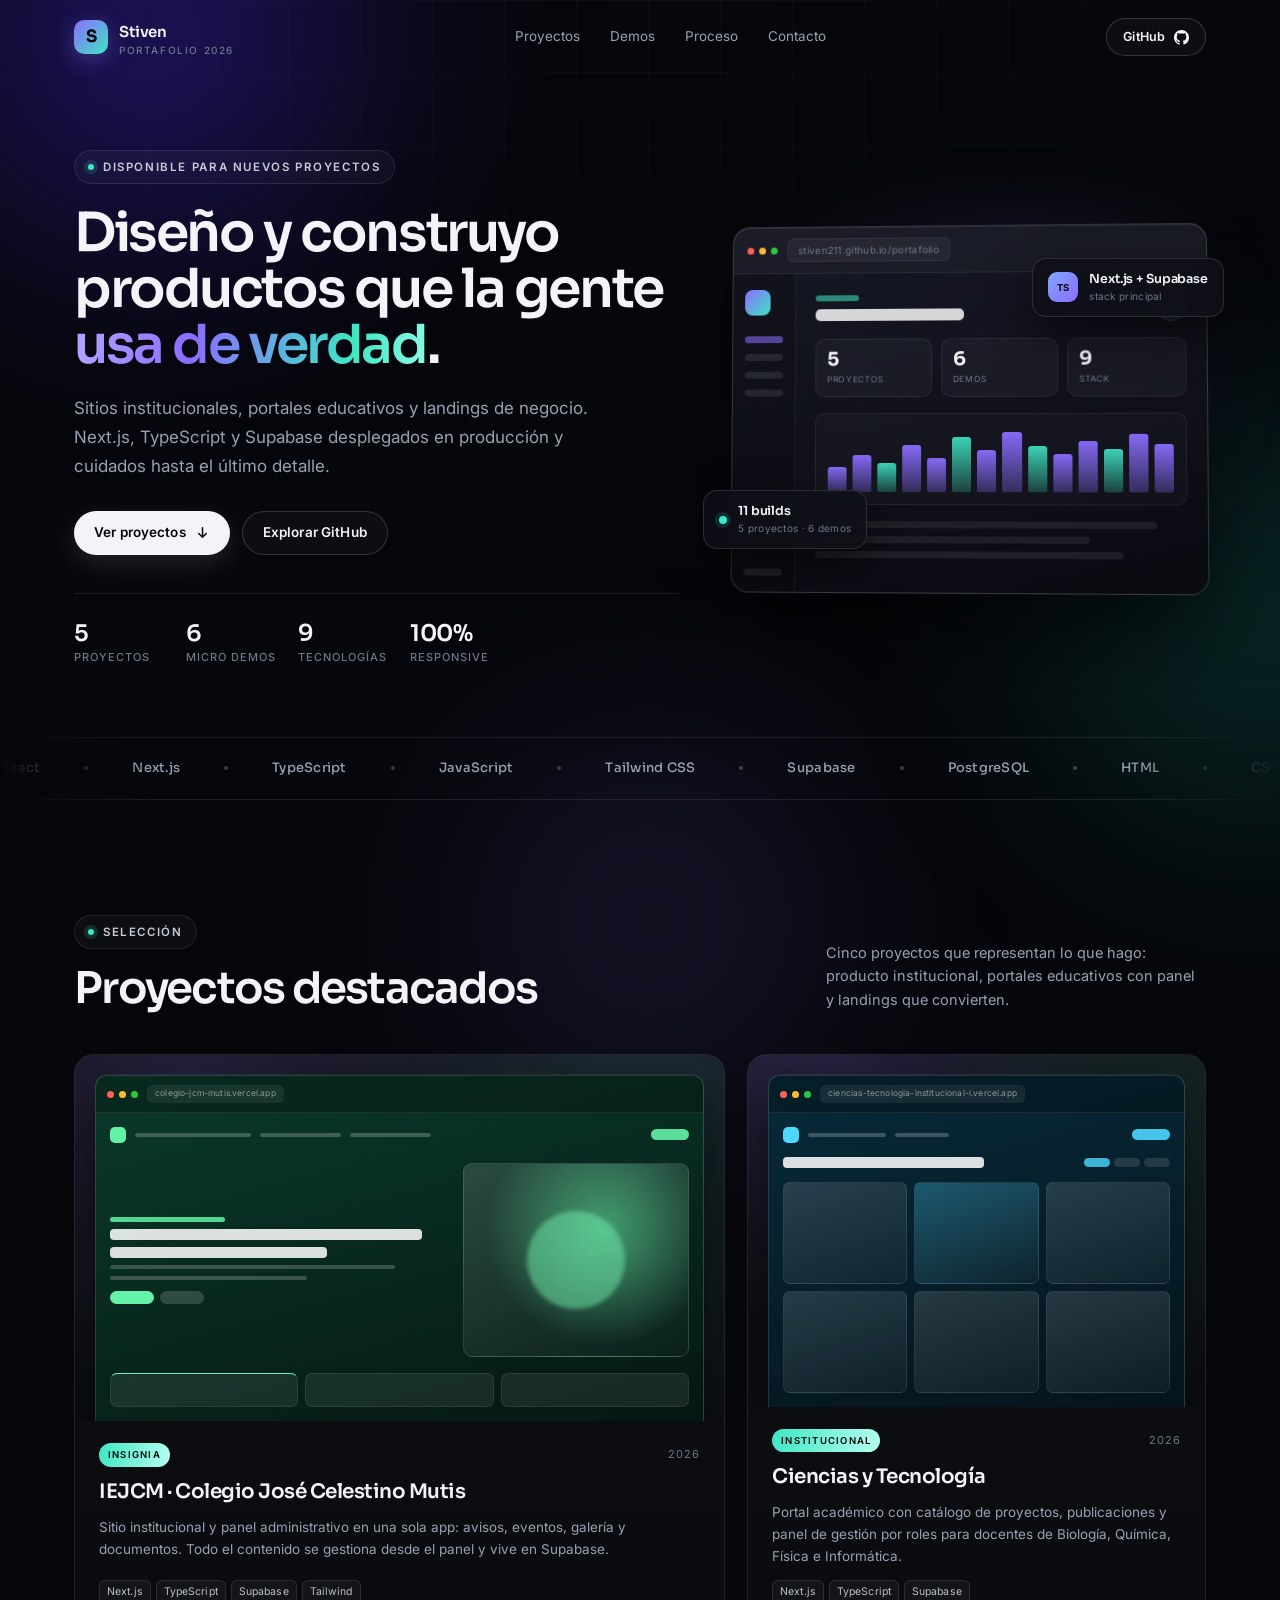
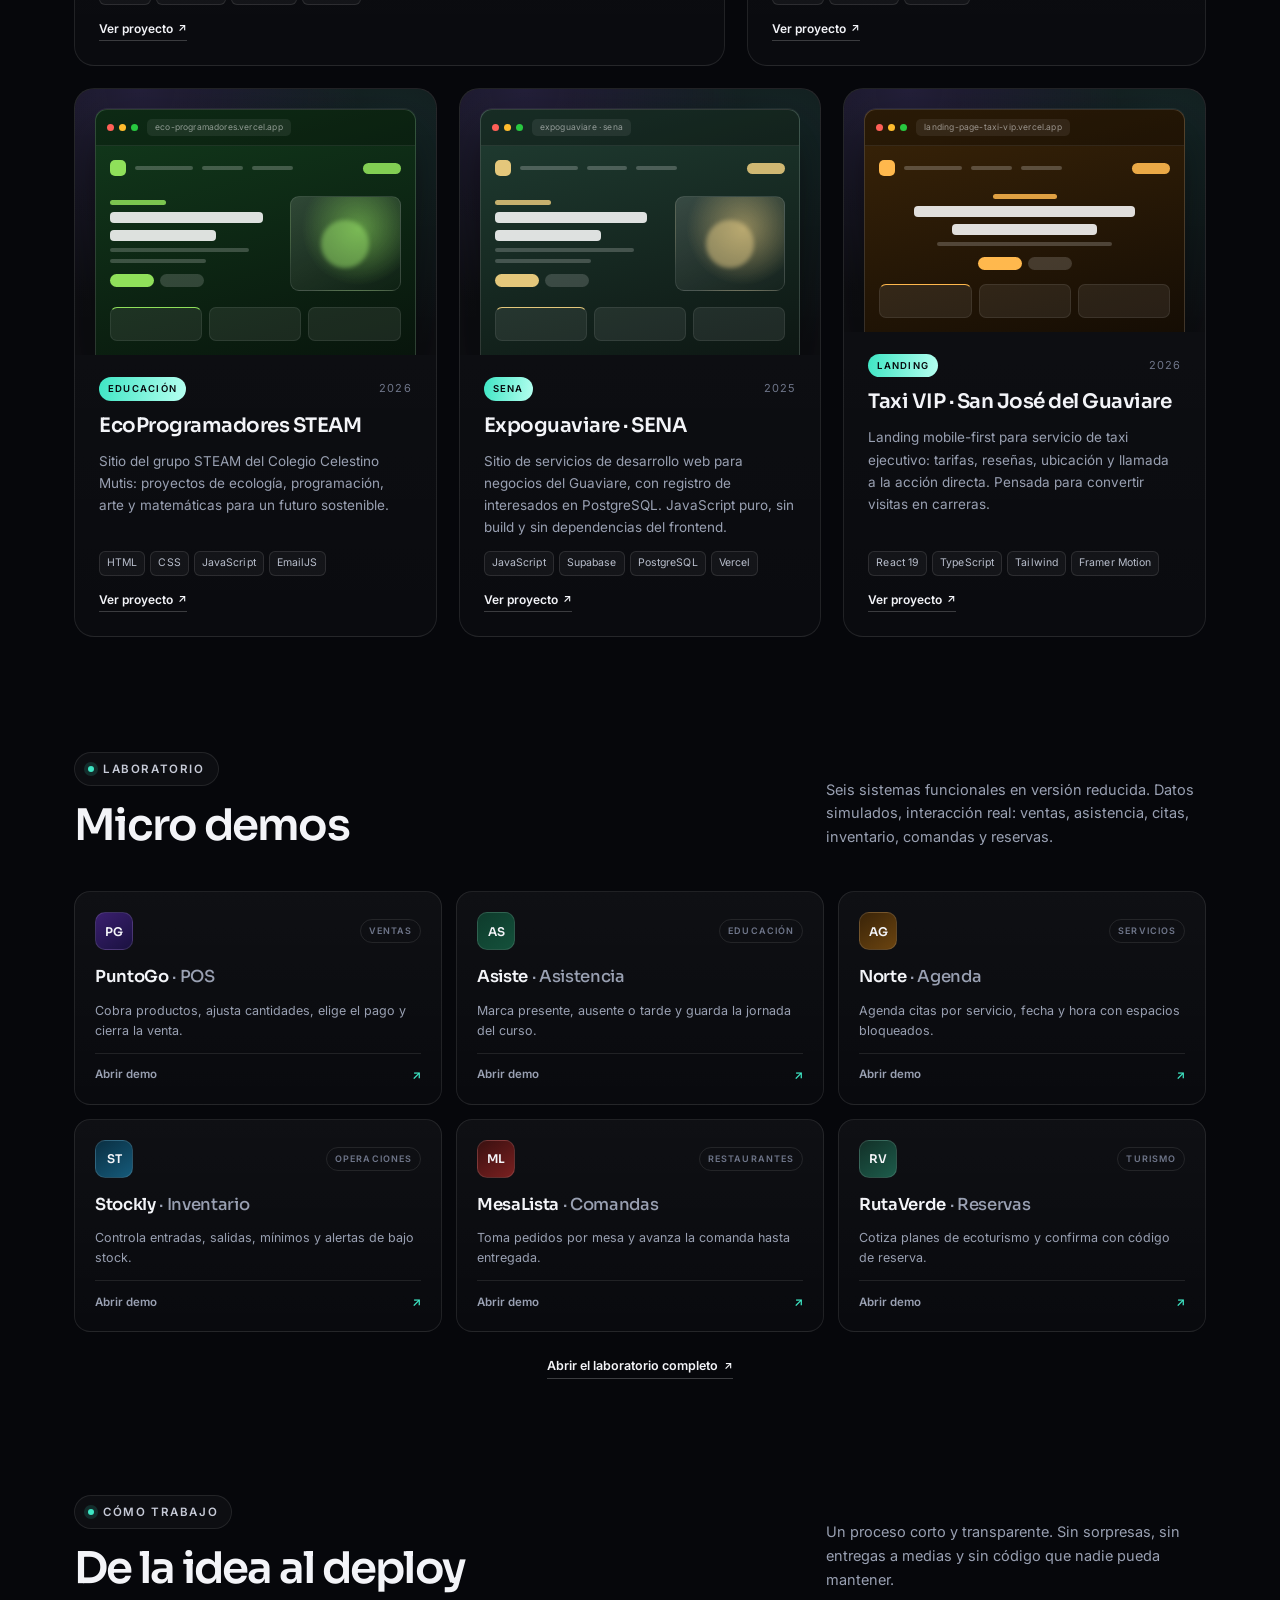
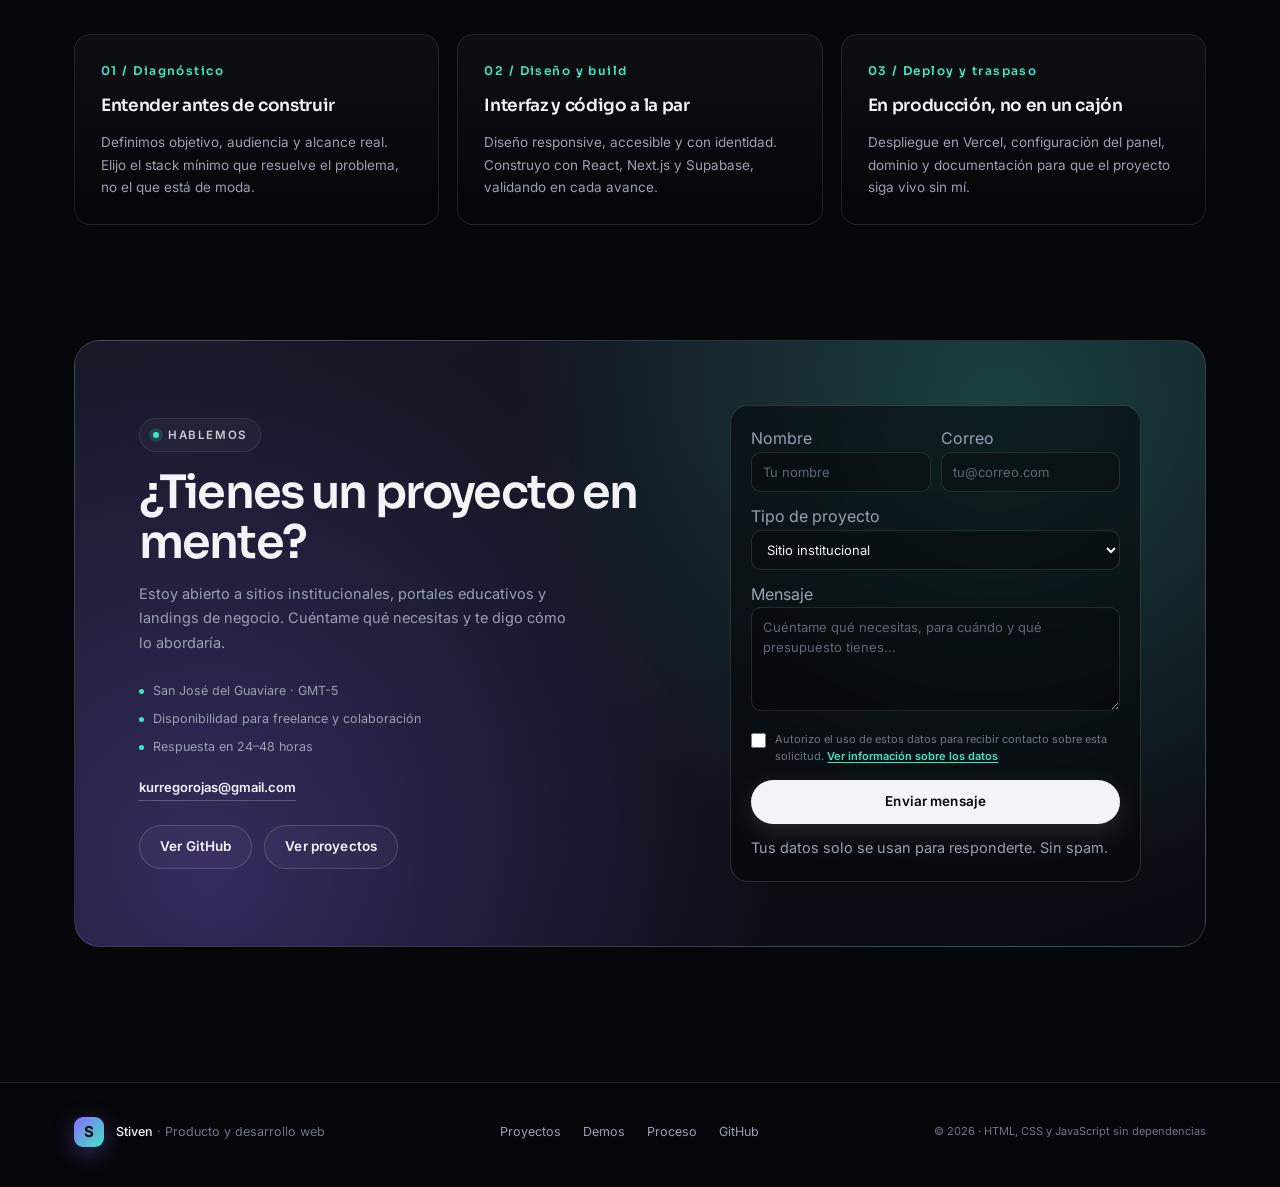
==== commit 8560af99: "feat: consentimiento y aviso de datos en el formulario" ====
--- a/index.html
+++ b/index.html
@@ -590,6 +590,62 @@
 .form-status.is-ok{display:block;color:#9ffbe4;background:rgba(62,230,196,.1);border-color:rgba(62,230,196,.3)}
 .form-status.is-error{display:block;color:#ffb3bc;background:rgba(255,107,122,.1);border-color:rgba(255,107,122,.3)}
 .hp{position:absolute!important;left:-9999px!important;width:1px!important;height:1px!important;opacity:0!important;pointer-events:none!important}
+
+.consent{display:flex;align-items:flex-start;gap:9px}
+.contact-form .consent input[type=checkbox]{
+  width:15px;height:15px;min-height:0;flex:none;
+  margin-top:2px;padding:0;
+  accent-color:var(--mint);
+  border-radius:4px;
+  cursor:pointer;
+}
+.consent-text{font-size:11px;line-height:1.6;color:var(--muted-2)}
+.consent-text label{cursor:pointer}
+body:has(.privacy-modal[open]){overflow:hidden}
+.privacy-link{
+  display:inline;
+  padding:0;margin:0;
+  color:var(--mint);
+  font:inherit;
+  font-weight:600;
+  text-decoration:underline;
+  text-underline-offset:2px;
+  cursor:pointer;
+}
+.privacy-link:hover{color:#9ffbe4}
+
+.privacy-modal{
+  width:calc(100% - 36px);
+  max-width:520px;
+  max-height:86vh;
+  overflow:auto;
+  padding:0;
+  border:1px solid rgba(255,255,255,.16);
+  border-radius:18px;
+  background:#0e1018;
+  color:var(--text);
+  box-shadow:0 30px 80px rgba(0,0,0,.65);
+}
+.privacy-modal::backdrop{background:rgba(3,4,8,.72);-webkit-backdrop-filter:blur(6px);backdrop-filter:blur(6px)}
+.privacy-card{padding:22px}
+.privacy-head{display:flex;align-items:center;justify-content:space-between;gap:12px;margin-bottom:12px}
+.privacy-head h3{font-family:var(--font-d);font-size:18px;font-weight:600;letter-spacing:-.02em}
+.privacy-close{
+  width:30px;height:30px;
+  display:grid;place-items:center;
+  border:1px solid rgba(255,255,255,.14);
+  border-radius:8px;
+  background:rgba(255,255,255,.04);
+  color:var(--muted);
+  font-size:17px;
+  line-height:1;
+}
+.privacy-close:hover{color:var(--text);background:rgba(255,255,255,.08)}
+.privacy-card p{color:var(--muted);font-size:12.5px;line-height:1.65;margin:0 0 12px}
+.privacy-card ul{display:flex;flex-direction:column;gap:7px;margin:0 0 12px;padding-left:16px}
+.privacy-card li{color:var(--muted);font-size:12px;line-height:1.6}
+.privacy-card li b{color:var(--text);font-weight:600}
+.privacy-card a{color:var(--mint);text-decoration:underline;text-underline-offset:2px}
 
 .site-footer{border-top:1px solid var(--line);padding:34px 0 40px;margin-top:20px}
 .footer-inner{display:flex;align-items:center;justify-content:space-between;gap:20px;flex-wrap:wrap}
@@ -1043,6 +1099,13 @@
             <label for="contact-message">Mensaje</label>
             <textarea id="contact-message" name="message" rows="4" minlength="20" placeholder="Cuéntame qué necesitas, para cuándo y qué presupuesto tienes..." required></textarea>
           </div>
+          <div class="consent">
+            <input id="contact-consent" name="consentimiento" type="checkbox" value="si" required>
+            <div class="consent-text">
+              <label for="contact-consent">Autorizo el uso de estos datos para recibir contacto sobre esta solicitud.</label>
+              <button type="button" class="privacy-link" id="privacy-open" aria-haspopup="dialog" aria-controls="privacy-modal">Ver información sobre los datos</button>
+            </div>
+          </div>
           <input class="hp" type="text" name="_honey" tabindex="-1" autocomplete="off" aria-hidden="true">
           <input type="hidden" name="_subject" value="Nuevo mensaje desde el portafolio">
           <input type="hidden" name="_template" value="table">
@@ -1054,6 +1117,25 @@
           <div class="form-status" id="form-status" role="status" aria-live="polite"></div>
         </form>
       </div>
+
+      <dialog class="privacy-modal" id="privacy-modal" aria-labelledby="privacy-title">
+        <div class="privacy-card">
+          <div class="privacy-head">
+            <h3 id="privacy-title">Uso de tus datos</h3>
+            <button class="privacy-close" type="button" id="privacy-close" aria-label="Cerrar">&times;</button>
+          </div>
+          <p>Estos datos se usan únicamente para responder tu solicitud y coordinar el proyecto. No se venden ni se comparten con terceros para publicidad.</p>
+          <ul>
+            <li><b>Responsable:</b> Kevin Stiven Urrego Rojas · kurregorojas@gmail.com</li>
+            <li><b>Datos:</b> nombre, correo, tipo de proyecto y mensaje.</li>
+            <li><b>Finalidad:</b> responder la solicitud y hacer seguimiento de la conversación.</li>
+            <li><b>Conservación:</b> durante la conversación y hasta 12 meses después, salvo obligación legal.</li>
+            <li><b>Proveedor:</b> FormSubmit procesa el envío y Gmail recibe el mensaje.</li>
+            <li><b>Derechos:</b> puedes solicitar acceso, corrección o eliminación escribiendo al correo.</li>
+          </ul>
+          <p>Puedes retirar la autorización en cualquier momento escribiendo a <a href="mailto:kurregorojas@gmail.com">kurregorojas@gmail.com</a>.</p>
+        </div>
+      </dialog>
     </div>
   </section>
 </main>
@@ -1157,6 +1239,16 @@
   });
 }
 
+const privacyModal = document.getElementById('privacy-modal');
+const privacyOpen = document.getElementById('privacy-open');
+if (privacyModal && privacyOpen) {
+  privacyOpen.addEventListener('click', () => privacyModal.showModal());
+  document.getElementById('privacy-close').addEventListener('click', () => privacyModal.close());
+  privacyModal.addEventListener('click', (e) => {
+    if (e.target === privacyModal) privacyModal.close();
+  });
+}
+
 document.getElementById('year').textContent = new Date().getFullYear();
 </script>
 </body>
